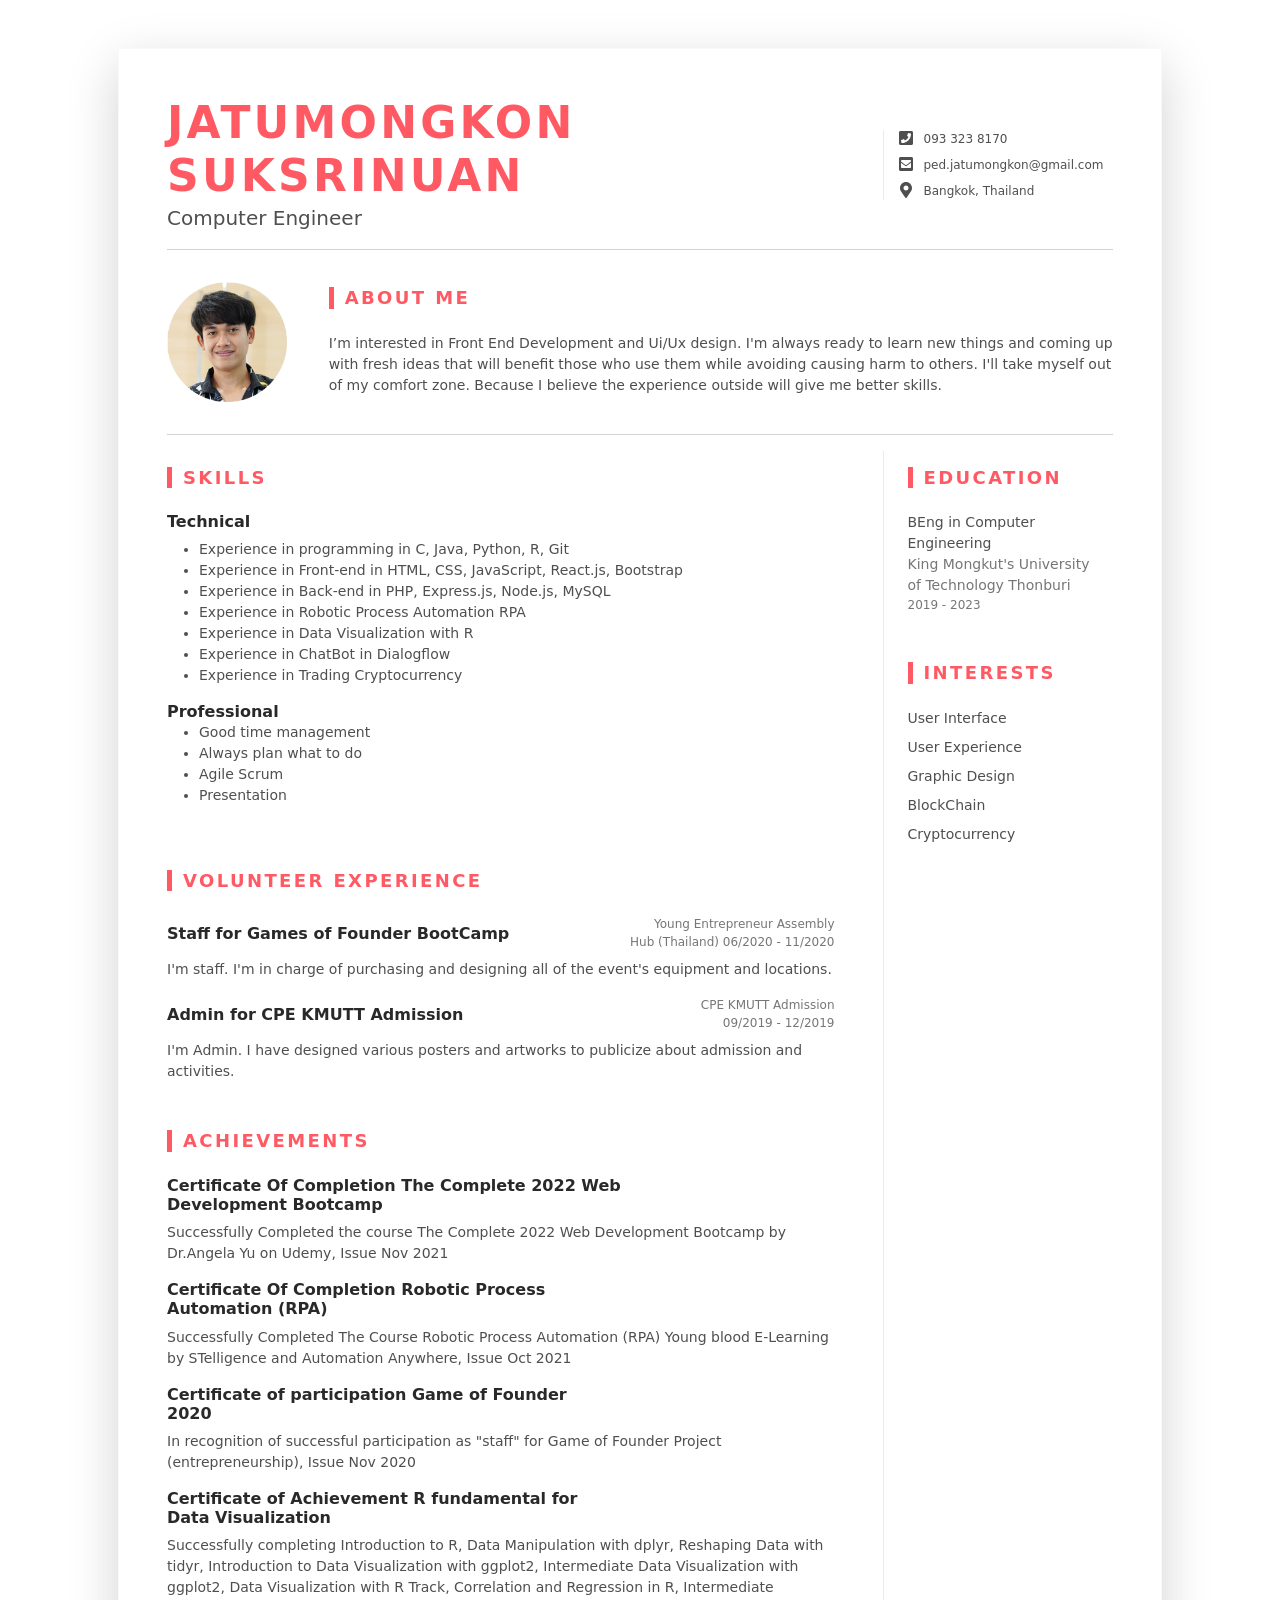
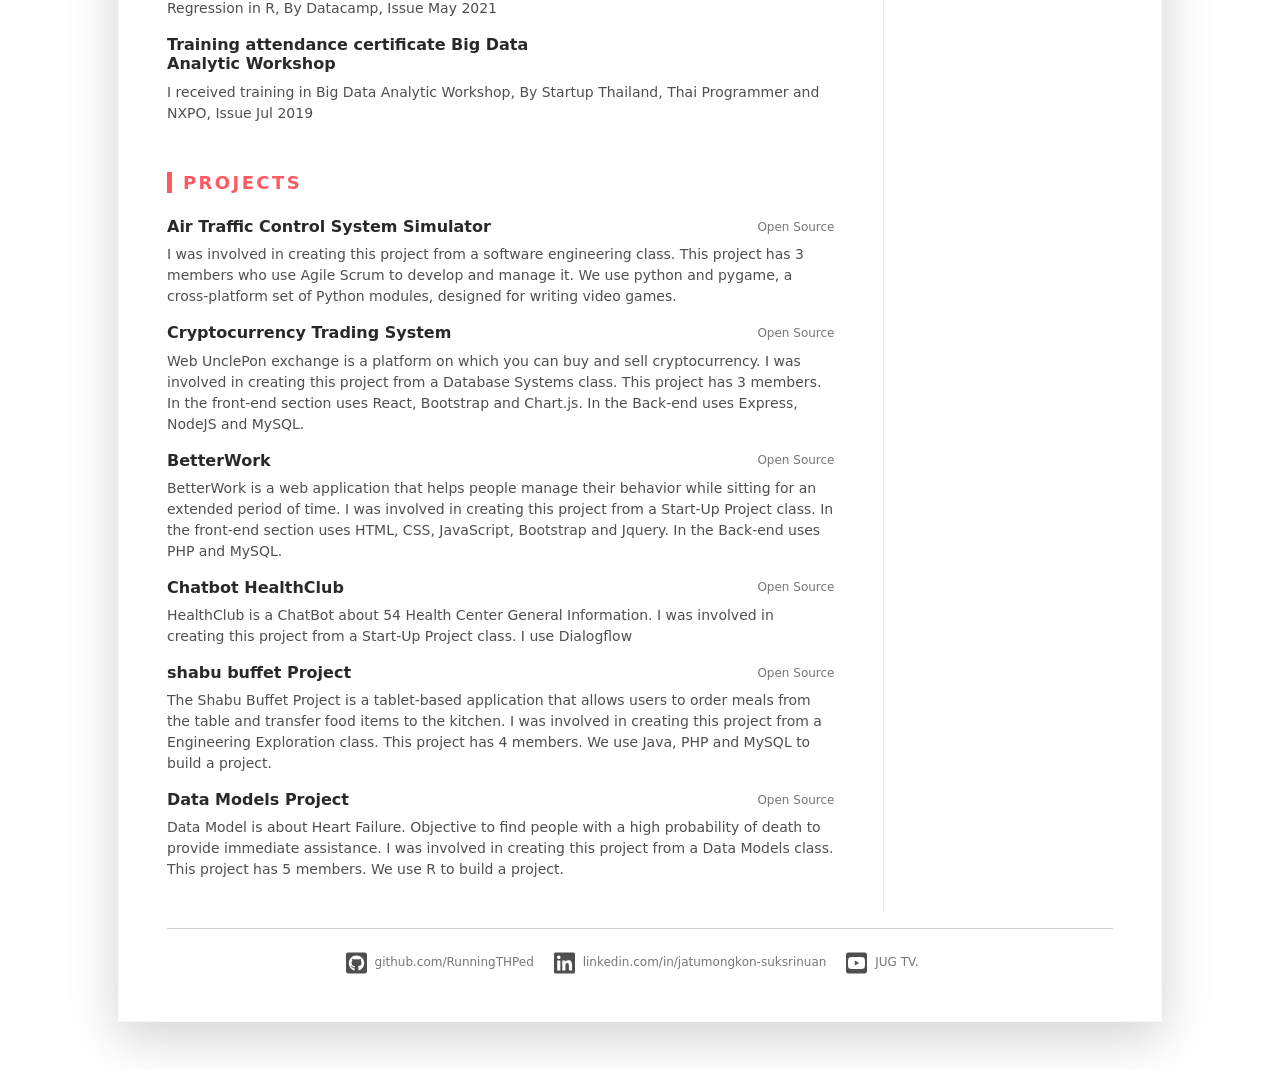
==== index.html @ 8ffa973c "add certificate web dev" ====
<!DOCTYPE html>
<html lang="en">

<head>
	<title>Resume - Jatumongkon Suksrinuan</title>

	<!-- Meta -->
	<meta charset="utf-8">
	<meta http-equiv="X-UA-Compatible" content="IE=edge">
	<meta name="viewport" content="width=device-width, initial-scale=1.0">
	<meta name="description" content="">
	<meta name="author" content="Xiaoying Riley at 3rd Wave Media">
	<link rel="shortcut icon" href="favicon.ico">

	<!-- Google Fonts -->
	<link href="https://fonts.googleapis.com/css?family=Roboto:300,400,500,700,900" rel="stylesheet">

	<!-- FontAwesome JS-->
	<script defer src="assets/fontawesome/js/all.min.js"></script>

	<!-- Theme CSS -->
	<link id="theme-style" rel="stylesheet" href="assets/css/devresume.css">

</head>

<body>

	<div class="main-wrapper">
		<div class="container px-3 px-lg-5">
			<article class="resume-wrapper mx-auto theme-bg-light p-5 mb-5 my-5 shadow-lg">

				<div class="resume-header">
					<div class="row align-items-center">
						<div class="resume-title col-12 col-md-8 col-lg-8 col-xl-9">
							<h2 class="resume-name mb-0 text-uppercase">Jatumongkon Suksrinuan</h2>
							<div class="resume-tagline mb-3 mb-md-0">Computer Engineer</div>
						</div>
						<!--//resume-title-->
						<div class="resume-contact col-12 col-md-4 col-lg-4 col-xl-3">
							<ul class="list-unstyled mb-0">
								<li class="mb-2"><i class="fas fa-phone-square fa-fw fa-lg me-2 "></i><a
										class="resume-link" href="tel:#">093 323 8170</a></li>
								<li class="mb-2"><i class="fas fa-envelope-square fa-fw fa-lg me-2"></i><a
										class="resume-link" href="mailto:#">ped.jatumongkon@gmail.com</a></li>
								<!-- <li class="mb-2"><i class="fas fa-globe fa-fw fa-lg me-2"></i><a class="resume-link"
										href="#">www.yourwebsite.com</a></li> -->
								<li class="mb-0"><i class="fas fa-map-marker-alt fa-fw fa-lg me-2"></i>Bangkok, Thailand</li>
							</ul>
						</div>
						<!--//resume-contact-->
					</div>
					<!--//row-->

				</div>
				<!--//resume-header-->
				<hr>
				<div class="resume-intro py-3">
					<div class="row align-items-center">
						<div class="col-12 col-md-3 col-xl-2 text-center">
							<img class="resume-profile-image mb-3 mb-md-0 me-md-5  ms-md-0 rounded mx-auto"
								src="assets/images/resume_profile_ped.png" alt="image">
						</div>

						<div class="col text-start">
							<h3 class="text-uppercase resume-section-heading mb-4">About Me</h3>
							<p class="mb-0">I’m interested in Front End Development and Ui/Ux design. 
								I'm always ready to learn new things and coming up with fresh ideas that will benefit those 
								who use them while avoiding causing harm to others. I'll take myself out of my comfort zone. 
								Because I believe the experience outside will give me better skills.
							</p>
						</div>
						<!--//col-->
					</div>
				</div>
				<!--//resume-intro-->
				<hr>
				<div class="resume-body">
					<div class="row">
						<div class="resume-main col-12 col-lg-8 col-xl-9   pe-0   pe-lg-5">
							<section class="work-section py-3">
								<h3 class="text-uppercase resume-section-heading mb-4">Skills</h3>
								<div class="item mb-3">
									<div class="item-heading row align-items-center mb-2">
										<h4 class="item-title col-12 col-md-6 col-lg-8 mb-2 mb-md-0">Technical</h4>
										<!-- <div
											class="item-meta col-12 col-md-6 col-lg-4 text-muted text-start text-md-end">
											2019 - 2023</div> -->

									</div>
									<div class="item-content">
										<!-- <p>Bachelor of Engineering Program in Computer Engineering (B.Eng.)</p> -->
										<ul class="resume-list">
											<li>Experience in programming in C, Java, Python, R, Git</li>
											<li>Experience in Front-end in HTML, CSS, JavaScript, React.js, Bootstrap</li>
											<li>Experience in Back-end in PHP, Express.js, Node.js, MySQL</li>
											<li>Experience in Robotic Process Automation RPA</li>
											<li>Experience in Data Visualization with R</li>
											<li>Experience in ChatBot in Dialogflow</li>
											<li>Experience in Trading Cryptocurrency</li>
										</ul>
									</div>
								</div>
								<!--//item-->
								<div class="item mb-3">
									<div class="item-heading row align-items-center mb-2">
										<h4 class="item-title col-12 col-md-6 col-lg-8 mb-2 mb-md-0">Professional</h4>
										<!-- <div
											class="item-meta col-12 col-md-6 col-lg-4 text-muted text-start text-md-end">
											Apple | 2016 - 2019</div>

									</div> -->
									<div class="item-content">
										<ul class="resume-list">
											<li>Good time management</li>
											<li>Always plan what to do</li>
											<li>Agile Scrum</li>
											<li>Presentation</li>
										</ul>
									</div>
								</div>
								<!--//item-->

							</section>
							<!--//work-section-->

							<section class="work-section py-3">
								<h3 class="text-uppercase resume-section-heading mb-4">VOLUNTEER EXPERIENCE</h3>
								<div class="item mb-3">
									<div class="item-heading row align-items-center mb-2">
										<h4 class="item-title col-12 col-md-6 col-lg-8 mb-2 mb-md-0">Staff for Games of Founder BootCamp</h4>
										<div
											class="item-meta col-12 col-md-6 col-lg-4 text-muted text-start text-md-end">
											Young Entrepreneur Assembly Hub (Thailand) 06/2020 - 11/2020</div>

									</div>
									<div class="item-content">
										<p>I'm staff. I'm in charge of purchasing and designing all of the event's equipment and locations.</p>
									</div>
								</div>
								<!--//item-->
								<div class="item mb-3">
									<div class="item-heading row align-items-center mb-2">
										<h4 class="item-title col-12 col-md-6 col-lg-8 mb-2 mb-md-0">Admin for CPE KMUTT Admission</h4>
										<div
											class="item-meta col-12 col-md-6 col-lg-4 text-muted text-start text-md-end">
											CPE KMUTT Admission <br> 09/2019 - 12/2019</div>

									</div>
									<div class="item-content">
										<p>I'm Admin. I have designed various posters and artworks to publicize about admission and activities.</p>
									</div>
								</div>
								<!--//item-->

							</section>
							<!--//work-section-->


							<section class="project-section py-3">
								<h3 class="text-uppercase resume-section-heading mb-4">ACHIEVEMENTS</h3>
								<div class="item mb-3">
									<div class="item-heading row align-items-center mb-2">
										<h4 class="item-title col-12 col-md-6 col-lg-10 mb-2 mb-md-0">Certificate Of Completion The Complete 2022 Web Development Bootcamp</h4>
										<!-- <div
											class="item-meta col-12 col-md-6 col-lg-4 text-muted text-start text-md-end">
											Open Source</div> -->

									</div>
									<div class="item-content">
										<p>Successfully Completed the course The Complete 2022 Web Development Bootcamp by Dr.Angela Yu on Udemy, Issue Nov 2021</p>
									</div>
								</div>
								<!--//item-->
								<div class="item mb-3">
									<div class="item-heading row align-items-center mb-2">
										<h4 class="item-title col-12 col-md-6 col-lg-8 mb-2 mb-md-0">Certificate Of Completion Robotic Process Automation (RPA)</h4>
										<!-- <div
											class="item-meta col-12 col-md-6 col-lg-4 text-muted text-start text-md-end">
											Open Source</div> -->

									</div>
									<div class="item-content">
										<p>Successfully Completed The Course Robotic Process Automation (RPA) Young blood E-Learning by STelligence and Automation Anywhere, Issue Oct 2021</p>
									</div>
								</div>
								<!--//item-->
								<div class="item">
									<div class="item-heading row align-items-center mb-2">
										<h4 class="item-title col-12 col-md-6 col-lg-8 mb-2 mb-md-0">Certificate of participation Game of Founder 2020</h4>
										<!-- <div
											class="item-meta col-12 col-md-6 col-lg-4 text-muted text-start text-md-end">
											Open Source</div> -->

									</div>
									<div class="item-content">
										<p>In recognition of successful participation as "staff" for Game of Founder Project (entrepreneurship), Issue Nov 2020</p>

									</div>
								</div>
								<!--//item-->
								<div class="item">
									<div class="item-heading row align-items-center mb-2">
										<h4 class="item-title col-12 col-md-6 col-lg-8 mb-2 mb-md-0">Certificate of Achievement R fundamental for Data Visualization
										</h4>
										<!-- <div
											class="item-meta col-12 col-md-6 col-lg-4 text-muted text-start text-md-end">
											Open Source</div> -->

									</div>
									<div class="item-content">
										<p>Successfully completing Introduction to R, Data Manipulation with dplyr, Reshaping Data with tidyr, Introduction to Data Visualization with ggplot2,
											Intermediate Data Visualization with ggplot2, Data Visualization with R Track, Correlation and Regression in R,
											Intermediate Regression in R, By Datacamp, Issue May 2021
										</p>

									</div>
								</div>
								<!--//item-->
								<div class="item">
									<div class="item-heading row align-items-center mb-2">
										<h4 class="item-title col-12 col-md-6 col-lg-8 mb-2 mb-md-0">Training attendance certificate Big Data Analytic Workshop
										</h4>
									</div>
									<div class="item-content">
										<p>I received training in Big Data Analytic Workshop, By Startup Thailand, Thai Programmer and NXPO, Issue Jul 2019</p>
									</div>
								</div>
								<!--//item-->
							</section>
							<!--//project-section-->

							<section class="project-section py-3">
								<h3 class="text-uppercase resume-section-heading mb-4">Projects</h3>
								<div class="item">
									<div class="item-heading row align-items-center mb-2">
										<h4 class="item-title col-12 col-md-6 col-lg-8 mb-2 mb-md-0">Air Traffic Control System Simulator
										</h4>
										<div
											class="item-meta col-12 col-md-6 col-lg-4 text-muted text-start text-md-end theme-link">
											<a href="https://github.com/Thanapat-Mah/Air-Traffic-Control-System-Simulator">Open Source</a>
										</div>
									</div>
									<div class="item-content">
										<p>I was involved in creating this project from a software engineering class. 
										This project has 3 members who use Agile Scrum to develop and manage it.
										We use python and pygame, a cross-platform set of Python modules, designed for writing video games.</p>

									</div>
								</div>
								<!--//item-->
								<div class="item">
									<div class="item-heading row align-items-center mb-2">
										<h4 class="item-title col-12 col-md-6 col-lg-8 mb-2 mb-md-0">Cryptocurrency Trading System
										</h4>
										<div
											class="item-meta col-12 col-md-6 col-lg-4 text-muted text-start text-md-end theme-link">
											<a href="https://github.com/RunningTHPed/Database-Project">Open Source</a>
										</div>

									</div>
									<div class="item-content">
										<p>Web UnclePon exchange is a platform on which you can buy and sell cryptocurrency. I was involved in creating this project from a Database Systems class. 
											This project has 3 members. In the front-end section uses React, Bootstrap and Chart.js. In the Back-end uses Express, NodeJS and MySQL.
										</p>

									</div>
								</div>
								<!--//item-->
								<div class="item">
									<div class="item-heading row align-items-center mb-2">
										<h4 class="item-title col-12 col-md-6 col-lg-8 mb-2 mb-md-0">BetterWork
										</h4>
										<div
											class="item-meta col-12 col-md-6 col-lg-4 text-muted text-start text-md-end theme-link">
											<a href="https://bwdemo.000webhostapp.com/">Open Source</a>
										</div>

									</div>
									<div class="item-content">
										<p>BetterWork is a web application that helps people manage their behavior while sitting for an extended period of time. 
											I was involved in creating this project from a Start-Up Project class. In the front-end section uses HTML, CSS, JavaScript, Bootstrap and Jquery. 
											In the Back-end uses PHP and MySQL.</p>
									</div>
								</div>
								<!--//item-->
								<div class="item mb-3">
									<div class="item-heading row align-items-center mb-2">
										<h4 class="item-title col-12 col-md-6 col-lg-8 mb-2 mb-md-0">Chatbot HealthClub</h4>
										<div
											class="item-meta col-12 col-md-6 col-lg-4 text-muted text-start text-md-end theme-link">
											<a href="https://line.me/R/ti/p/%40071ummsk">Open Source</a>
										</div>

									</div>
									<div class="item-content">
										<p>HealthClub is a ChatBot about 54 Health Center General Information. I was involved in creating this project from a Start-Up Project class. I use Dialogflow</p>
									</div>
								</div>
								<!--//item-->
								<div class="item">
									<div class="item-heading row align-items-center mb-2">
										<h4 class="item-title col-12 col-md-6 col-lg-8 mb-2 mb-md-0">shabu buffet Project</h4>
										<div
											class="item-meta col-12 col-md-6 col-lg-4 text-muted text-start text-md-end theme-link">
											<a href="https://github.com/RunningTHPed/Shabu-Home">Open Source</a>
										</div>

									</div>
									<div class="item-content">
										<p>The Shabu Buffet Project is a tablet-based application that allows users to order meals from the table and transfer food items to the kitchen. 
											I was involved in creating this project from a Engineering Exploration class. This project has 4 members. We use Java, PHP and MySQL to build a project.</p>
									</div>
								</div>
								<!--//item-->
								<div class="item">
									<div class="item-heading row align-items-center mb-2">
										<h4 class="item-title col-12 col-md-6 col-lg-8 mb-2 mb-md-0">Data Models Project
										</h4>
										<div
											class="item-meta col-12 col-md-6 col-lg-4 text-muted text-start text-md-end theme-link">
											<a href="https://www.youtube.com/watch?v=zCNRQLWYW38">Open Source</a>
										</div>

									</div>
									<div class="item-content">
										<p>Data Model is about Heart Failure. Objective to find people with a high probability of death to provide immediate assistance. 
											I was involved in creating this project from a Data Models class. This project has 5 members. We use R to build a project.</p>
									</div>
								</div>
								<!--//item-->
								<!-- <div class="item">
									<div class="item-heading row align-items-center mb-2">
										<h4 class="item-title col-12 col-md-6 col-lg-8 mb-2 mb-md-0">Snake Game Project By Verilog
										</h4>
										<div
											class="item-meta col-12 col-md-6 col-lg-4 text-muted text-start text-md-end theme-link">
											<a href="">Open Source</a>
										</div>

									</div>
									<div class="item-content">
										<p>ตอนปี2</p>

									</div>
								</div> -->
								<!--//item-->
								
							</section>
							<!--//project-section-->
						</div>
						<!--//resume-main-->
						<aside class="resume-aside col-12 col-lg-4 col-xl-3 px-lg-4 pb-lg-4">
							<section class="education-section py-3">
								<h3 class="text-uppercase resume-section-heading mb-4">Education</h3>
								<ul class="list-unstyled resume-education-list">
									<li class="mb-3">
										<div class="resume-degree font-weight-bold">BEng in Computer Engineering</div>
										<div class="resume-degree-org text-muted">King Mongkut's University of Technology Thonburi</div>
										<div class="resume-degree-time text-muted">2019 - 2023</div>
									</li>
								</ul>
							</section>
							<!--//education-section-->
							<section class="skills-section py-3">
								<h3 class="text-uppercase resume-section-heading mb-4">Interests</h3>
								<ul class="list-unstyled resume-interests-list mb-0">
									<li class="mb-2">User Interface</li>
									<li class="mb-2">User Experience</li>
									<li class="mb-2">Graphic Design</li>
									<li class="mb-2">BlockChain</li>
									<li>Cryptocurrency</li>
								</ul>
							</section>
							<!--//certificates-section-->

						</aside>
						<!--//resume-aside-->
					</div>
					<!--//row-->
				</div>
				<!--//resume-body-->
				<hr>
				<div class="resume-footer text-center">
					<ul class="resume-social-list list-inline mx-auto mb-0 d-inline-block text-muted">
						<li class="list-inline-item mb-lg-0 me-3"><a class="resume-link" href="https://github.com/RunningTHPed"><i
									class="fab fa-github-square fa-2x me-2" data-fa-transform="down-4"></i><span
									class="d-none d-lg-inline-block text-muted">github.com/RunningTHPed</span></a></li>
						<li class="list-inline-item mb-lg-0 me-3"><a class="resume-link" href="https://www.linkedin.com/in/jatumongkon-suksrinuan-004980158/"><i
									class="fab fa-linkedin fa-2x me-2" data-fa-transform="down-4"></i><span
									class="d-none d-lg-inline-block text-muted">linkedin.com/in/jatumongkon-suksrinuan</span></a></li>
						<li class="list-inline-item mb-lg-0 me-lg-3"><a class="resume-link" href="https://www.youtube.com/channel/UCRpMKXjoe5q6SMHFIeivbWA"><i
									class="fab fa-youtube-square fa-2x me-2" data-fa-transform="down-4"></i><span
									class="d-none d-lg-inline-block text-muted">JUG TV.</span></a></li>
					</ul>
				</div>
				<!--//resume-footer-->
			</article>

		</div>
		<!--//container-->


	</div>
	<!--//main-wrapper-->


</body>

</html>
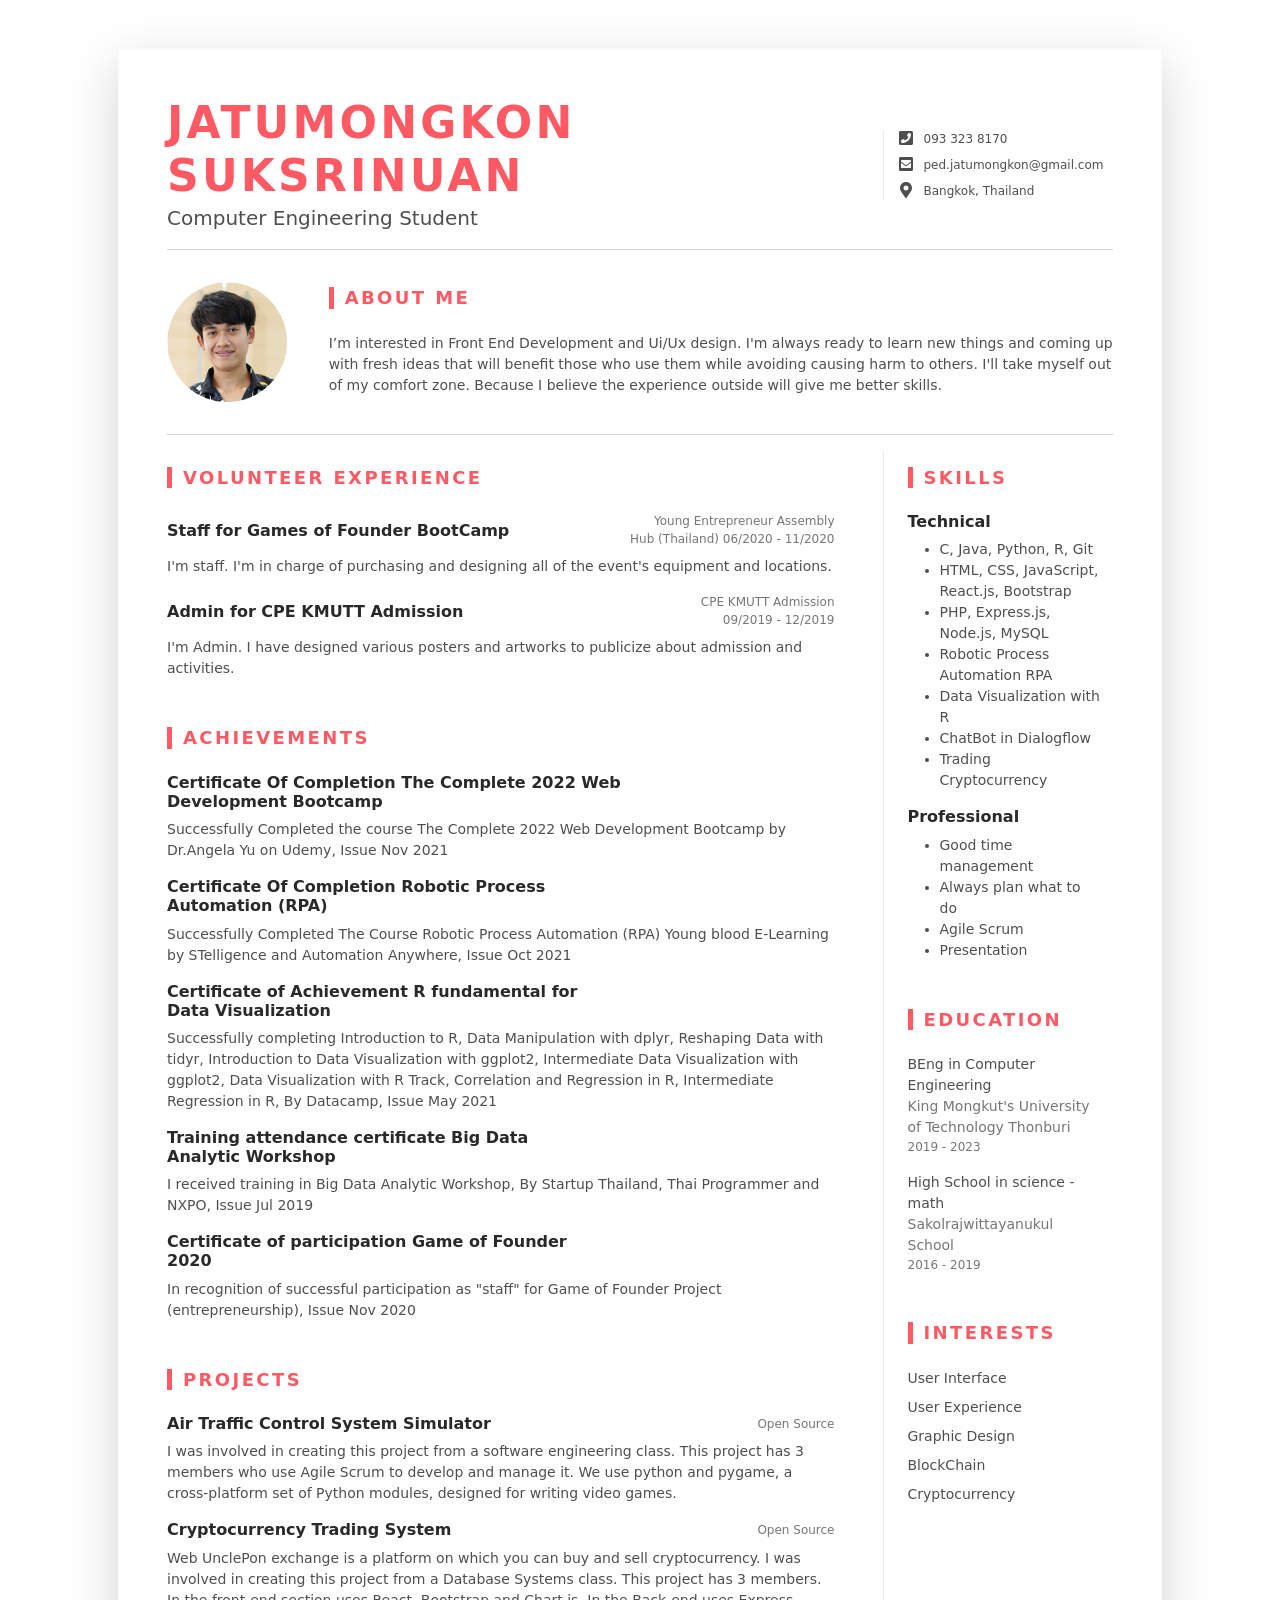
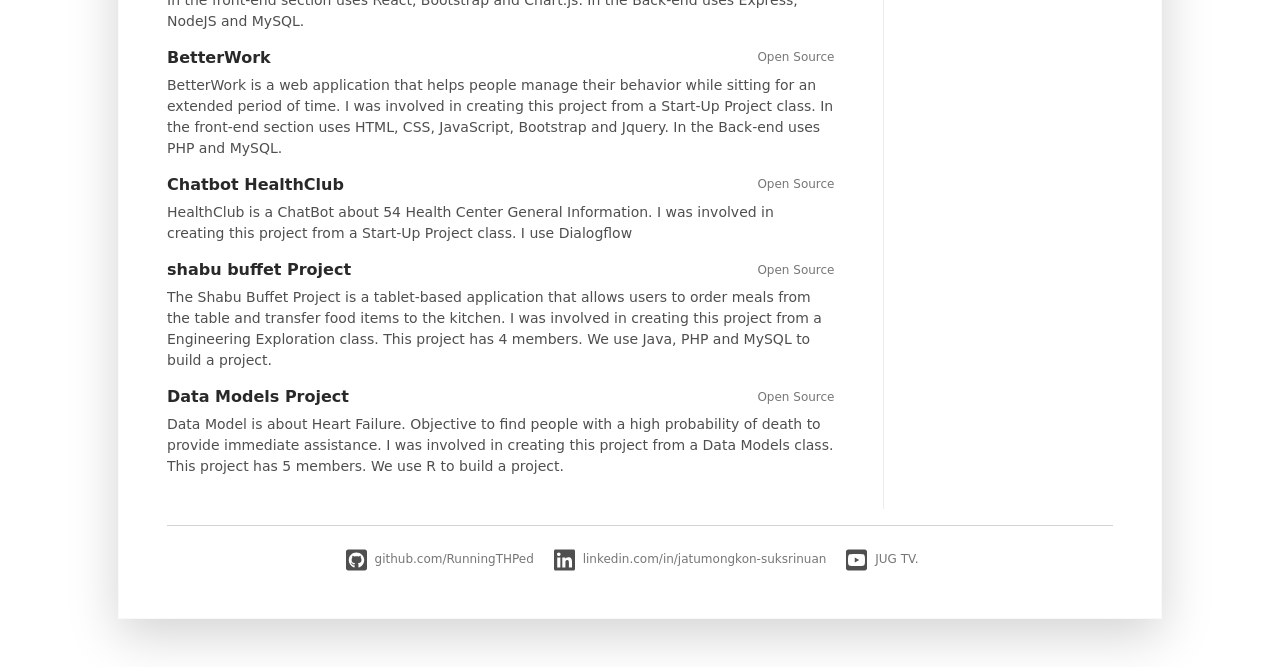
==== commit 15aa7f1e: "add education and edit skills position" ====
--- a/index.html
+++ b/index.html
@@ -33,7 +33,7 @@
 					<div class="row align-items-center">
 						<div class="resume-title col-12 col-md-8 col-lg-8 col-xl-9">
 							<h2 class="resume-name mb-0 text-uppercase">Jatumongkon Suksrinuan</h2>
-							<div class="resume-tagline mb-3 mb-md-0">Computer Engineer</div>
+							<div class="resume-tagline mb-3 mb-md-0">Computer Engineering Student</div>
 						</div>
 						<!--//resume-title-->
 						<div class="resume-contact col-12 col-md-4 col-lg-4 col-xl-3">
@@ -77,26 +77,250 @@
 				<div class="resume-body">
 					<div class="row">
 						<div class="resume-main col-12 col-lg-8 col-xl-9   pe-0   pe-lg-5">
+							
+
+							<section class="work-section py-3">
+								<h3 class="text-uppercase resume-section-heading mb-4">VOLUNTEER EXPERIENCE</h3>
+								<div class="item mb-3">
+									<div class="item-heading row align-items-center mb-2">
+										<h4 class="item-title col-12 col-md-6 col-lg-8 mb-2 mb-md-0">Staff for Games of Founder BootCamp</h4>
+										<div
+											class="item-meta col-12 col-md-6 col-lg-4 text-muted text-start text-md-end">
+											Young Entrepreneur Assembly Hub (Thailand) 06/2020 - 11/2020</div>
+
+									</div>
+									<div class="item-content">
+										<p>I'm staff. I'm in charge of purchasing and designing all of the event's equipment and locations.</p>
+									</div>
+								</div>
+								<!--//item-->
+								<div class="item mb-3">
+									<div class="item-heading row align-items-center mb-2">
+										<h4 class="item-title col-12 col-md-6 col-lg-8 mb-2 mb-md-0">Admin for CPE KMUTT Admission</h4>
+										<div
+											class="item-meta col-12 col-md-6 col-lg-4 text-muted text-start text-md-end">
+											CPE KMUTT Admission <br> 09/2019 - 12/2019</div>
+
+									</div>
+									<div class="item-content">
+										<p>I'm Admin. I have designed various posters and artworks to publicize about admission and activities.</p>
+									</div>
+								</div>
+								<!--//item-->
+
+							</section>
+							<!--//work-section-->
+
+
+							<section class="project-section py-3">
+								<h3 class="text-uppercase resume-section-heading mb-4">ACHIEVEMENTS</h3>
+								<div class="item mb-3">
+									<div class="item-heading row align-items-center mb-2">
+										<h4 class="item-title col-12 col-md-6 col-lg-10 mb-2 mb-md-0">Certificate Of Completion The Complete 2022 Web Development Bootcamp</h4>
+										<!-- <div
+											class="item-meta col-12 col-md-6 col-lg-4 text-muted text-start text-md-end">
+											Open Source</div> -->
+
+									</div>
+									<div class="item-content">
+										<p>Successfully Completed the course The Complete 2022 Web Development Bootcamp by Dr.Angela Yu on Udemy, Issue Nov 2021</p>
+									</div>
+								</div>
+								<!--//item-->
+								<div class="item mb-3">
+									<div class="item-heading row align-items-center mb-2">
+										<h4 class="item-title col-12 col-md-6 col-lg-8 mb-2 mb-md-0">Certificate Of Completion Robotic Process Automation (RPA)</h4>
+										<!-- <div
+											class="item-meta col-12 col-md-6 col-lg-4 text-muted text-start text-md-end">
+											Open Source</div> -->
+
+									</div>
+									<div class="item-content">
+										<p>Successfully Completed The Course Robotic Process Automation (RPA) Young blood E-Learning by STelligence and Automation Anywhere, Issue Oct 2021</p>
+									</div>
+								</div>
+								<!--//item-->
+								<div class="item">
+									<div class="item-heading row align-items-center mb-2">
+										<h4 class="item-title col-12 col-md-6 col-lg-8 mb-2 mb-md-0">Certificate of Achievement R fundamental for Data Visualization
+										</h4>
+										<!-- <div
+											class="item-meta col-12 col-md-6 col-lg-4 text-muted text-start text-md-end">
+											Open Source</div> -->
+
+									</div>
+									<div class="item-content">
+										<p>Successfully completing Introduction to R, Data Manipulation with dplyr, Reshaping Data with tidyr, Introduction to Data Visualization with ggplot2,
+											Intermediate Data Visualization with ggplot2, Data Visualization with R Track, Correlation and Regression in R,
+											Intermediate Regression in R, By Datacamp, Issue May 2021
+										</p>
+
+									</div>
+								</div>
+								<!--//item-->
+								<div class="item">
+									<div class="item-heading row align-items-center mb-2">
+										<h4 class="item-title col-12 col-md-6 col-lg-8 mb-2 mb-md-0">Training attendance certificate Big Data Analytic Workshop
+										</h4>
+									</div>
+									<div class="item-content">
+										<p>I received training in Big Data Analytic Workshop, By Startup Thailand, Thai Programmer and NXPO, Issue Jul 2019</p>
+									</div>
+								</div>
+								<!--//item-->
+								<div class="item">
+									<div class="item-heading row align-items-center mb-2">
+										<h4 class="item-title col-12 col-md-6 col-lg-8 mb-2 mb-md-0">Certificate of participation Game of Founder 2020</h4>
+										<!-- <div
+											class="item-meta col-12 col-md-6 col-lg-4 text-muted text-start text-md-end">
+											Open Source</div> -->
+
+									</div>
+									<div class="item-content">
+										<p>In recognition of successful participation as "staff" for Game of Founder Project (entrepreneurship), Issue Nov 2020</p>
+
+									</div>
+								</div>
+								<!--//item-->
+							</section>
+							<!--//project-section-->
+
+							<section class="project-section py-3">
+								<h3 class="text-uppercase resume-section-heading mb-4">Projects</h3>
+								<div class="item">
+									<div class="item-heading row align-items-center mb-2">
+										<h4 class="item-title col-12 col-md-6 col-lg-8 mb-2 mb-md-0">Air Traffic Control System Simulator
+										</h4>
+										<div
+											class="item-meta col-12 col-md-6 col-lg-4 text-muted text-start text-md-end theme-link">
+											<a href="https://github.com/Thanapat-Mah/Air-Traffic-Control-System-Simulator">Open Source</a>
+										</div>
+									</div>
+									<div class="item-content">
+										<p>I was involved in creating this project from a software engineering class. 
+										This project has 3 members who use Agile Scrum to develop and manage it.
+										We use python and pygame, a cross-platform set of Python modules, designed for writing video games.</p>
+
+									</div>
+								</div>
+								<!--//item-->
+								<div class="item">
+									<div class="item-heading row align-items-center mb-2">
+										<h4 class="item-title col-12 col-md-6 col-lg-8 mb-2 mb-md-0">Cryptocurrency Trading System
+										</h4>
+										<div
+											class="item-meta col-12 col-md-6 col-lg-4 text-muted text-start text-md-end theme-link">
+											<a href="https://github.com/RunningTHPed/Database-Project">Open Source</a>
+										</div>
+
+									</div>
+									<div class="item-content">
+										<p>Web UnclePon exchange is a platform on which you can buy and sell cryptocurrency. I was involved in creating this project from a Database Systems class. 
+											This project has 3 members. In the front-end section uses React, Bootstrap and Chart.js. In the Back-end uses Express, NodeJS and MySQL.
+										</p>
+
+									</div>
+								</div>
+								<!--//item-->
+								<div class="item">
+									<div class="item-heading row align-items-center mb-2">
+										<h4 class="item-title col-12 col-md-6 col-lg-8 mb-2 mb-md-0">BetterWork
+										</h4>
+										<div
+											class="item-meta col-12 col-md-6 col-lg-4 text-muted text-start text-md-end theme-link">
+											<a href="https://bwdemo.000webhostapp.com/">Open Source</a>
+										</div>
+
+									</div>
+									<div class="item-content">
+										<p>BetterWork is a web application that helps people manage their behavior while sitting for an extended period of time. 
+											I was involved in creating this project from a Start-Up Project class. In the front-end section uses HTML, CSS, JavaScript, Bootstrap and Jquery. 
+											In the Back-end uses PHP and MySQL.</p>
+									</div>
+								</div>
+								<!--//item-->
+								<div class="item mb-3">
+									<div class="item-heading row align-items-center mb-2">
+										<h4 class="item-title col-12 col-md-6 col-lg-8 mb-2 mb-md-0">Chatbot HealthClub</h4>
+										<div
+											class="item-meta col-12 col-md-6 col-lg-4 text-muted text-start text-md-end theme-link">
+											<a href="https://line.me/R/ti/p/%40071ummsk">Open Source</a>
+										</div>
+
+									</div>
+									<div class="item-content">
+										<p>HealthClub is a ChatBot about 54 Health Center General Information. I was involved in creating this project from a Start-Up Project class. I use Dialogflow</p>
+									</div>
+								</div>
+								<!--//item-->
+								<div class="item">
+									<div class="item-heading row align-items-center mb-2">
+										<h4 class="item-title col-12 col-md-6 col-lg-8 mb-2 mb-md-0">shabu buffet Project</h4>
+										<div
+											class="item-meta col-12 col-md-6 col-lg-4 text-muted text-start text-md-end theme-link">
+											<a href="https://github.com/RunningTHPed/Shabu-Home">Open Source</a>
+										</div>
+
+									</div>
+									<div class="item-content">
+										<p>The Shabu Buffet Project is a tablet-based application that allows users to order meals from the table and transfer food items to the kitchen. 
+											I was involved in creating this project from a Engineering Exploration class. This project has 4 members. We use Java, PHP and MySQL to build a project.</p>
+									</div>
+								</div>
+								<!--//item-->
+								<div class="item">
+									<div class="item-heading row align-items-center mb-2">
+										<h4 class="item-title col-12 col-md-6 col-lg-8 mb-2 mb-md-0">Data Models Project
+										</h4>
+										<div
+											class="item-meta col-12 col-md-6 col-lg-4 text-muted text-start text-md-end theme-link">
+											<a href="https://www.youtube.com/watch?v=zCNRQLWYW38">Open Source</a>
+										</div>
+
+									</div>
+									<div class="item-content">
+										<p>Data Model is about Heart Failure. Objective to find people with a high probability of death to provide immediate assistance. 
+											I was involved in creating this project from a Data Models class. This project has 5 members. We use R to build a project.</p>
+									</div>
+								</div>
+								<!--//item-->
+								<!-- <div class="item">
+									<div class="item-heading row align-items-center mb-2">
+										<h4 class="item-title col-12 col-md-6 col-lg-8 mb-2 mb-md-0">Snake Game Project By Verilog
+										</h4>
+										<div
+											class="item-meta col-12 col-md-6 col-lg-4 text-muted text-start text-md-end theme-link">
+											<a href="">Open Source</a>
+										</div>
+
+									</div>
+									<div class="item-content">
+										<p>ตอนปี2</p>
+
+									</div>
+								</div> -->
+								<!--//item-->
+								
+							</section>
+							<!--//project-section-->
+						</div>
+						<!--//resume-main-->
+						<aside class="resume-aside col-12 col-lg-4 col-xl-3 px-lg-4 pb-lg-4">
 							<section class="work-section py-3">
 								<h3 class="text-uppercase resume-section-heading mb-4">Skills</h3>
 								<div class="item mb-3">
 									<div class="item-heading row align-items-center mb-2">
 										<h4 class="item-title col-12 col-md-6 col-lg-8 mb-2 mb-md-0">Technical</h4>
-										<!-- <div
-											class="item-meta col-12 col-md-6 col-lg-4 text-muted text-start text-md-end">
-											2019 - 2023</div> -->
-
-									</div>
-									<div class="item-content">
-										<!-- <p>Bachelor of Engineering Program in Computer Engineering (B.Eng.)</p> -->
+									</div>
+									<div class="item-content">
 										<ul class="resume-list">
-											<li>Experience in programming in C, Java, Python, R, Git</li>
-											<li>Experience in Front-end in HTML, CSS, JavaScript, React.js, Bootstrap</li>
-											<li>Experience in Back-end in PHP, Express.js, Node.js, MySQL</li>
-											<li>Experience in Robotic Process Automation RPA</li>
-											<li>Experience in Data Visualization with R</li>
-											<li>Experience in ChatBot in Dialogflow</li>
-											<li>Experience in Trading Cryptocurrency</li>
+											<li>C, Java, Python, R, Git</li>
+											<li>HTML, CSS, JavaScript, React.js, Bootstrap</li>
+											<li>PHP, Express.js, Node.js, MySQL</li>
+											<li>Robotic Process Automation RPA</li>
+											<li>Data Visualization with R</li>
+											<li>ChatBot in Dialogflow</li>
+											<li>Trading Cryptocurrency</li>
 										</ul>
 									</div>
 								</div>
@@ -104,11 +328,7 @@
 								<div class="item mb-3">
 									<div class="item-heading row align-items-center mb-2">
 										<h4 class="item-title col-12 col-md-6 col-lg-8 mb-2 mb-md-0">Professional</h4>
-										<!-- <div
-											class="item-meta col-12 col-md-6 col-lg-4 text-muted text-start text-md-end">
-											Apple | 2016 - 2019</div>
-
-									</div> -->
+									</div>
 									<div class="item-content">
 										<ul class="resume-list">
 											<li>Good time management</li>
@@ -122,234 +342,6 @@
 
 							</section>
 							<!--//work-section-->
-
-							<section class="work-section py-3">
-								<h3 class="text-uppercase resume-section-heading mb-4">VOLUNTEER EXPERIENCE</h3>
-								<div class="item mb-3">
-									<div class="item-heading row align-items-center mb-2">
-										<h4 class="item-title col-12 col-md-6 col-lg-8 mb-2 mb-md-0">Staff for Games of Founder BootCamp</h4>
-										<div
-											class="item-meta col-12 col-md-6 col-lg-4 text-muted text-start text-md-end">
-											Young Entrepreneur Assembly Hub (Thailand) 06/2020 - 11/2020</div>
-
-									</div>
-									<div class="item-content">
-										<p>I'm staff. I'm in charge of purchasing and designing all of the event's equipment and locations.</p>
-									</div>
-								</div>
-								<!--//item-->
-								<div class="item mb-3">
-									<div class="item-heading row align-items-center mb-2">
-										<h4 class="item-title col-12 col-md-6 col-lg-8 mb-2 mb-md-0">Admin for CPE KMUTT Admission</h4>
-										<div
-											class="item-meta col-12 col-md-6 col-lg-4 text-muted text-start text-md-end">
-											CPE KMUTT Admission <br> 09/2019 - 12/2019</div>
-
-									</div>
-									<div class="item-content">
-										<p>I'm Admin. I have designed various posters and artworks to publicize about admission and activities.</p>
-									</div>
-								</div>
-								<!--//item-->
-
-							</section>
-							<!--//work-section-->
-
-
-							<section class="project-section py-3">
-								<h3 class="text-uppercase resume-section-heading mb-4">ACHIEVEMENTS</h3>
-								<div class="item mb-3">
-									<div class="item-heading row align-items-center mb-2">
-										<h4 class="item-title col-12 col-md-6 col-lg-10 mb-2 mb-md-0">Certificate Of Completion The Complete 2022 Web Development Bootcamp</h4>
-										<!-- <div
-											class="item-meta col-12 col-md-6 col-lg-4 text-muted text-start text-md-end">
-											Open Source</div> -->
-
-									</div>
-									<div class="item-content">
-										<p>Successfully Completed the course The Complete 2022 Web Development Bootcamp by Dr.Angela Yu on Udemy, Issue Nov 2021</p>
-									</div>
-								</div>
-								<!--//item-->
-								<div class="item mb-3">
-									<div class="item-heading row align-items-center mb-2">
-										<h4 class="item-title col-12 col-md-6 col-lg-8 mb-2 mb-md-0">Certificate Of Completion Robotic Process Automation (RPA)</h4>
-										<!-- <div
-											class="item-meta col-12 col-md-6 col-lg-4 text-muted text-start text-md-end">
-											Open Source</div> -->
-
-									</div>
-									<div class="item-content">
-										<p>Successfully Completed The Course Robotic Process Automation (RPA) Young blood E-Learning by STelligence and Automation Anywhere, Issue Oct 2021</p>
-									</div>
-								</div>
-								<!--//item-->
-								<div class="item">
-									<div class="item-heading row align-items-center mb-2">
-										<h4 class="item-title col-12 col-md-6 col-lg-8 mb-2 mb-md-0">Certificate of participation Game of Founder 2020</h4>
-										<!-- <div
-											class="item-meta col-12 col-md-6 col-lg-4 text-muted text-start text-md-end">
-											Open Source</div> -->
-
-									</div>
-									<div class="item-content">
-										<p>In recognition of successful participation as "staff" for Game of Founder Project (entrepreneurship), Issue Nov 2020</p>
-
-									</div>
-								</div>
-								<!--//item-->
-								<div class="item">
-									<div class="item-heading row align-items-center mb-2">
-										<h4 class="item-title col-12 col-md-6 col-lg-8 mb-2 mb-md-0">Certificate of Achievement R fundamental for Data Visualization
-										</h4>
-										<!-- <div
-											class="item-meta col-12 col-md-6 col-lg-4 text-muted text-start text-md-end">
-											Open Source</div> -->
-
-									</div>
-									<div class="item-content">
-										<p>Successfully completing Introduction to R, Data Manipulation with dplyr, Reshaping Data with tidyr, Introduction to Data Visualization with ggplot2,
-											Intermediate Data Visualization with ggplot2, Data Visualization with R Track, Correlation and Regression in R,
-											Intermediate Regression in R, By Datacamp, Issue May 2021
-										</p>
-
-									</div>
-								</div>
-								<!--//item-->
-								<div class="item">
-									<div class="item-heading row align-items-center mb-2">
-										<h4 class="item-title col-12 col-md-6 col-lg-8 mb-2 mb-md-0">Training attendance certificate Big Data Analytic Workshop
-										</h4>
-									</div>
-									<div class="item-content">
-										<p>I received training in Big Data Analytic Workshop, By Startup Thailand, Thai Programmer and NXPO, Issue Jul 2019</p>
-									</div>
-								</div>
-								<!--//item-->
-							</section>
-							<!--//project-section-->
-
-							<section class="project-section py-3">
-								<h3 class="text-uppercase resume-section-heading mb-4">Projects</h3>
-								<div class="item">
-									<div class="item-heading row align-items-center mb-2">
-										<h4 class="item-title col-12 col-md-6 col-lg-8 mb-2 mb-md-0">Air Traffic Control System Simulator
-										</h4>
-										<div
-											class="item-meta col-12 col-md-6 col-lg-4 text-muted text-start text-md-end theme-link">
-											<a href="https://github.com/Thanapat-Mah/Air-Traffic-Control-System-Simulator">Open Source</a>
-										</div>
-									</div>
-									<div class="item-content">
-										<p>I was involved in creating this project from a software engineering class. 
-										This project has 3 members who use Agile Scrum to develop and manage it.
-										We use python and pygame, a cross-platform set of Python modules, designed for writing video games.</p>
-
-									</div>
-								</div>
-								<!--//item-->
-								<div class="item">
-									<div class="item-heading row align-items-center mb-2">
-										<h4 class="item-title col-12 col-md-6 col-lg-8 mb-2 mb-md-0">Cryptocurrency Trading System
-										</h4>
-										<div
-											class="item-meta col-12 col-md-6 col-lg-4 text-muted text-start text-md-end theme-link">
-											<a href="https://github.com/RunningTHPed/Database-Project">Open Source</a>
-										</div>
-
-									</div>
-									<div class="item-content">
-										<p>Web UnclePon exchange is a platform on which you can buy and sell cryptocurrency. I was involved in creating this project from a Database Systems class. 
-											This project has 3 members. In the front-end section uses React, Bootstrap and Chart.js. In the Back-end uses Express, NodeJS and MySQL.
-										</p>
-
-									</div>
-								</div>
-								<!--//item-->
-								<div class="item">
-									<div class="item-heading row align-items-center mb-2">
-										<h4 class="item-title col-12 col-md-6 col-lg-8 mb-2 mb-md-0">BetterWork
-										</h4>
-										<div
-											class="item-meta col-12 col-md-6 col-lg-4 text-muted text-start text-md-end theme-link">
-											<a href="https://bwdemo.000webhostapp.com/">Open Source</a>
-										</div>
-
-									</div>
-									<div class="item-content">
-										<p>BetterWork is a web application that helps people manage their behavior while sitting for an extended period of time. 
-											I was involved in creating this project from a Start-Up Project class. In the front-end section uses HTML, CSS, JavaScript, Bootstrap and Jquery. 
-											In the Back-end uses PHP and MySQL.</p>
-									</div>
-								</div>
-								<!--//item-->
-								<div class="item mb-3">
-									<div class="item-heading row align-items-center mb-2">
-										<h4 class="item-title col-12 col-md-6 col-lg-8 mb-2 mb-md-0">Chatbot HealthClub</h4>
-										<div
-											class="item-meta col-12 col-md-6 col-lg-4 text-muted text-start text-md-end theme-link">
-											<a href="https://line.me/R/ti/p/%40071ummsk">Open Source</a>
-										</div>
-
-									</div>
-									<div class="item-content">
-										<p>HealthClub is a ChatBot about 54 Health Center General Information. I was involved in creating this project from a Start-Up Project class. I use Dialogflow</p>
-									</div>
-								</div>
-								<!--//item-->
-								<div class="item">
-									<div class="item-heading row align-items-center mb-2">
-										<h4 class="item-title col-12 col-md-6 col-lg-8 mb-2 mb-md-0">shabu buffet Project</h4>
-										<div
-											class="item-meta col-12 col-md-6 col-lg-4 text-muted text-start text-md-end theme-link">
-											<a href="https://github.com/RunningTHPed/Shabu-Home">Open Source</a>
-										</div>
-
-									</div>
-									<div class="item-content">
-										<p>The Shabu Buffet Project is a tablet-based application that allows users to order meals from the table and transfer food items to the kitchen. 
-											I was involved in creating this project from a Engineering Exploration class. This project has 4 members. We use Java, PHP and MySQL to build a project.</p>
-									</div>
-								</div>
-								<!--//item-->
-								<div class="item">
-									<div class="item-heading row align-items-center mb-2">
-										<h4 class="item-title col-12 col-md-6 col-lg-8 mb-2 mb-md-0">Data Models Project
-										</h4>
-										<div
-											class="item-meta col-12 col-md-6 col-lg-4 text-muted text-start text-md-end theme-link">
-											<a href="https://www.youtube.com/watch?v=zCNRQLWYW38">Open Source</a>
-										</div>
-
-									</div>
-									<div class="item-content">
-										<p>Data Model is about Heart Failure. Objective to find people with a high probability of death to provide immediate assistance. 
-											I was involved in creating this project from a Data Models class. This project has 5 members. We use R to build a project.</p>
-									</div>
-								</div>
-								<!--//item-->
-								<!-- <div class="item">
-									<div class="item-heading row align-items-center mb-2">
-										<h4 class="item-title col-12 col-md-6 col-lg-8 mb-2 mb-md-0">Snake Game Project By Verilog
-										</h4>
-										<div
-											class="item-meta col-12 col-md-6 col-lg-4 text-muted text-start text-md-end theme-link">
-											<a href="">Open Source</a>
-										</div>
-
-									</div>
-									<div class="item-content">
-										<p>ตอนปี2</p>
-
-									</div>
-								</div> -->
-								<!--//item-->
-								
-							</section>
-							<!--//project-section-->
-						</div>
-						<!--//resume-main-->
-						<aside class="resume-aside col-12 col-lg-4 col-xl-3 px-lg-4 pb-lg-4">
 							<section class="education-section py-3">
 								<h3 class="text-uppercase resume-section-heading mb-4">Education</h3>
 								<ul class="list-unstyled resume-education-list">
@@ -357,6 +349,11 @@
 										<div class="resume-degree font-weight-bold">BEng in Computer Engineering</div>
 										<div class="resume-degree-org text-muted">King Mongkut's University of Technology Thonburi</div>
 										<div class="resume-degree-time text-muted">2019 - 2023</div>
+									</li>
+									<li class="mb-3">
+										<div class="resume-degree font-weight-bold">High School in science - math</div>
+										<div class="resume-degree-org text-muted">Sakolrajwittayanukul School</div>
+										<div class="resume-degree-time text-muted">2016 - 2019</div>
 									</li>
 								</ul>
 							</section>
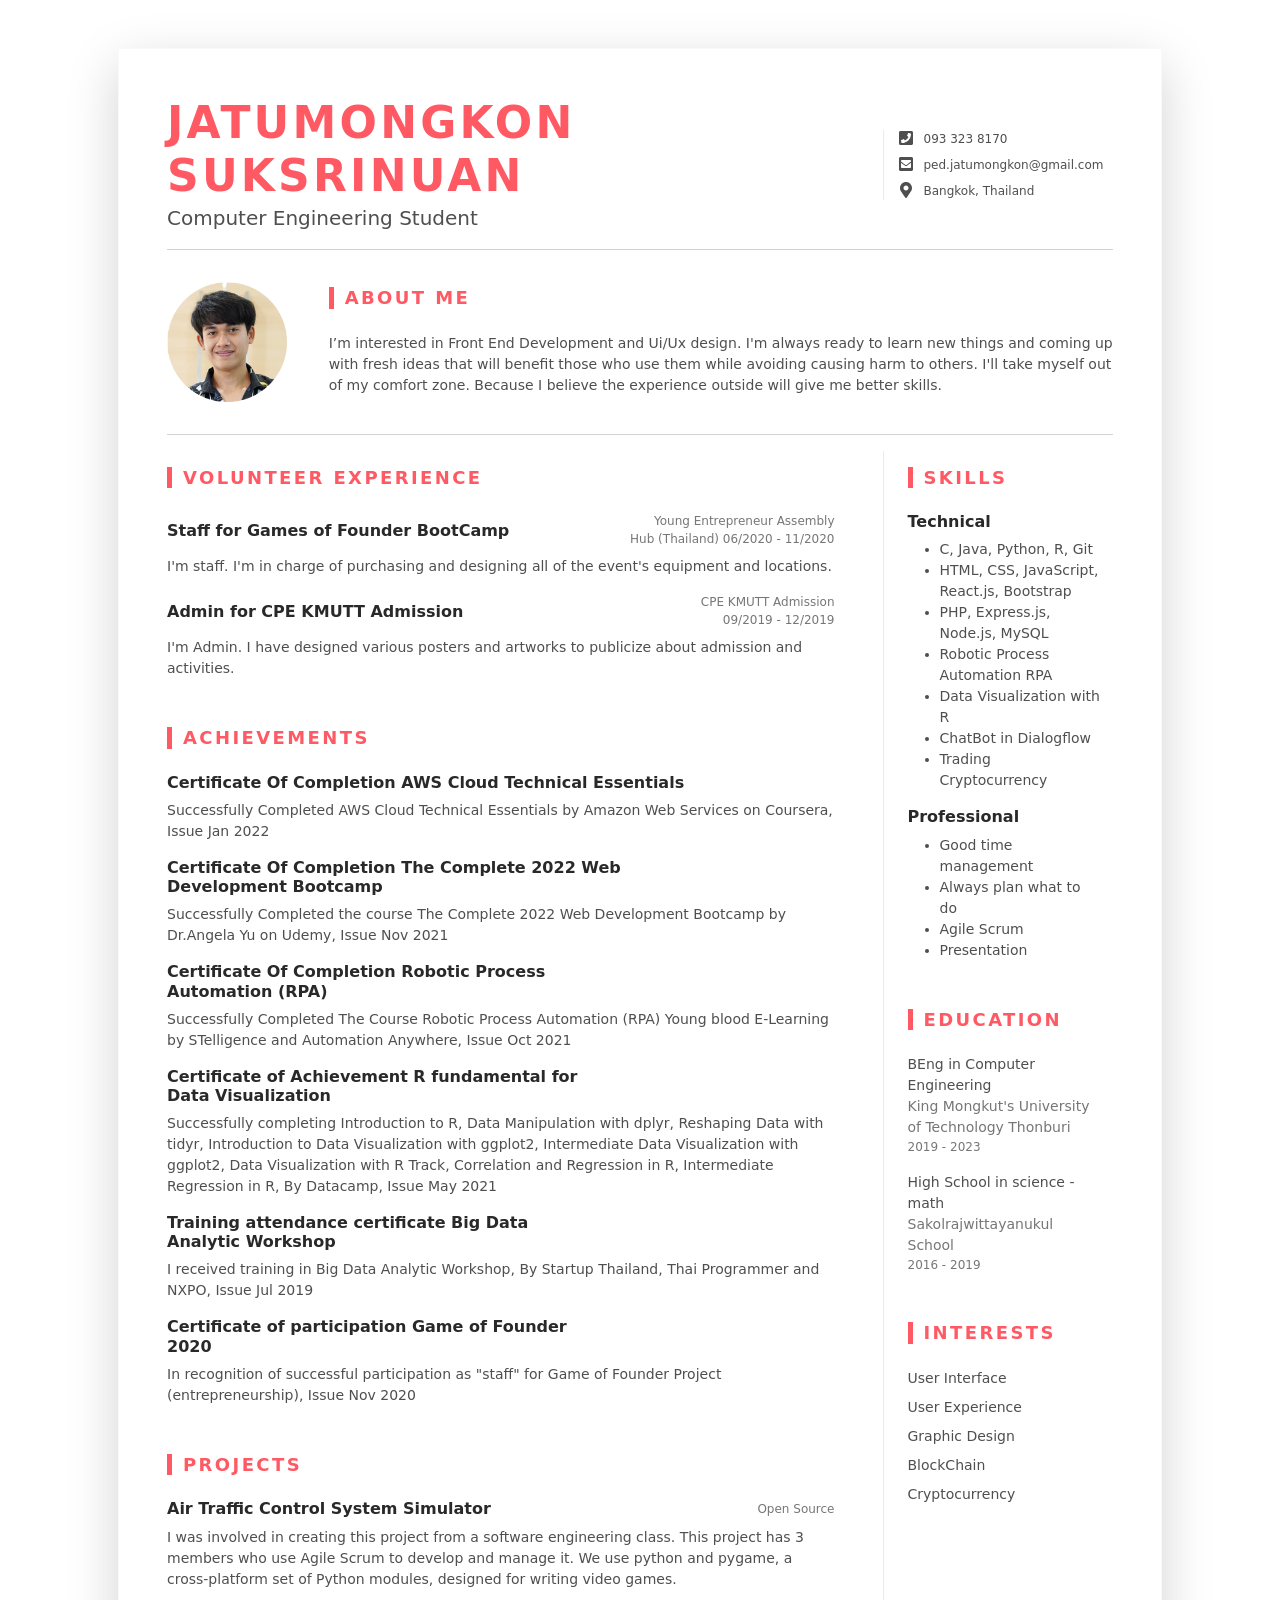
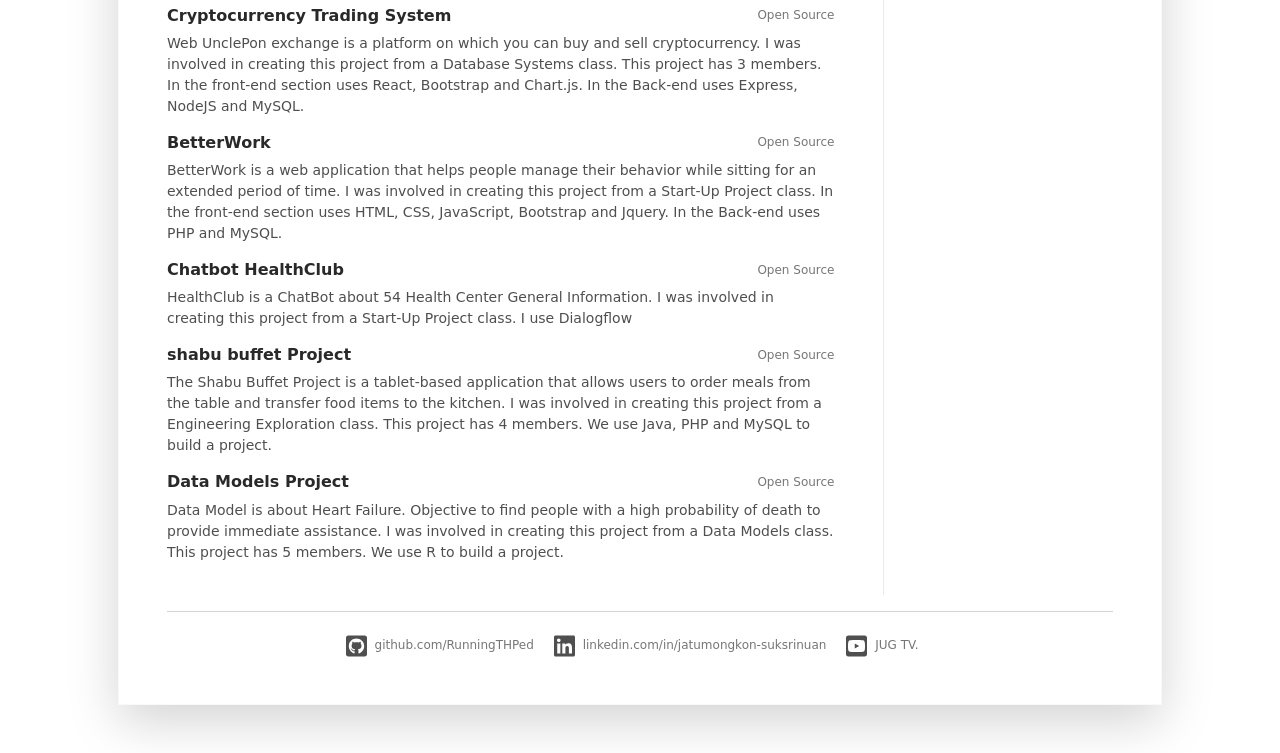
==== commit 3b4bcf53: "add cer aws cloud" ====
--- a/index.html
+++ b/index.html
@@ -114,6 +114,15 @@
 
 							<section class="project-section py-3">
 								<h3 class="text-uppercase resume-section-heading mb-4">ACHIEVEMENTS</h3>
+								<div class="item mb-3">
+									<div class="item-heading row align-items-center mb-2">
+										<h4 class="item-title col-12 col-md-6 col-lg-10 mb-2 mb-md-0">Certificate Of Completion AWS Cloud Technical Essentials</h4>
+									</div>
+									<div class="item-content">
+										<p>Successfully Completed AWS Cloud Technical Essentials by Amazon Web Services on Coursera, Issue Jan 2022</p>
+									</div>
+								</div>
+								<!--//item-->
 								<div class="item mb-3">
 									<div class="item-heading row align-items-center mb-2">
 										<h4 class="item-title col-12 col-md-6 col-lg-10 mb-2 mb-md-0">Certificate Of Completion The Complete 2022 Web Development Bootcamp</h4>
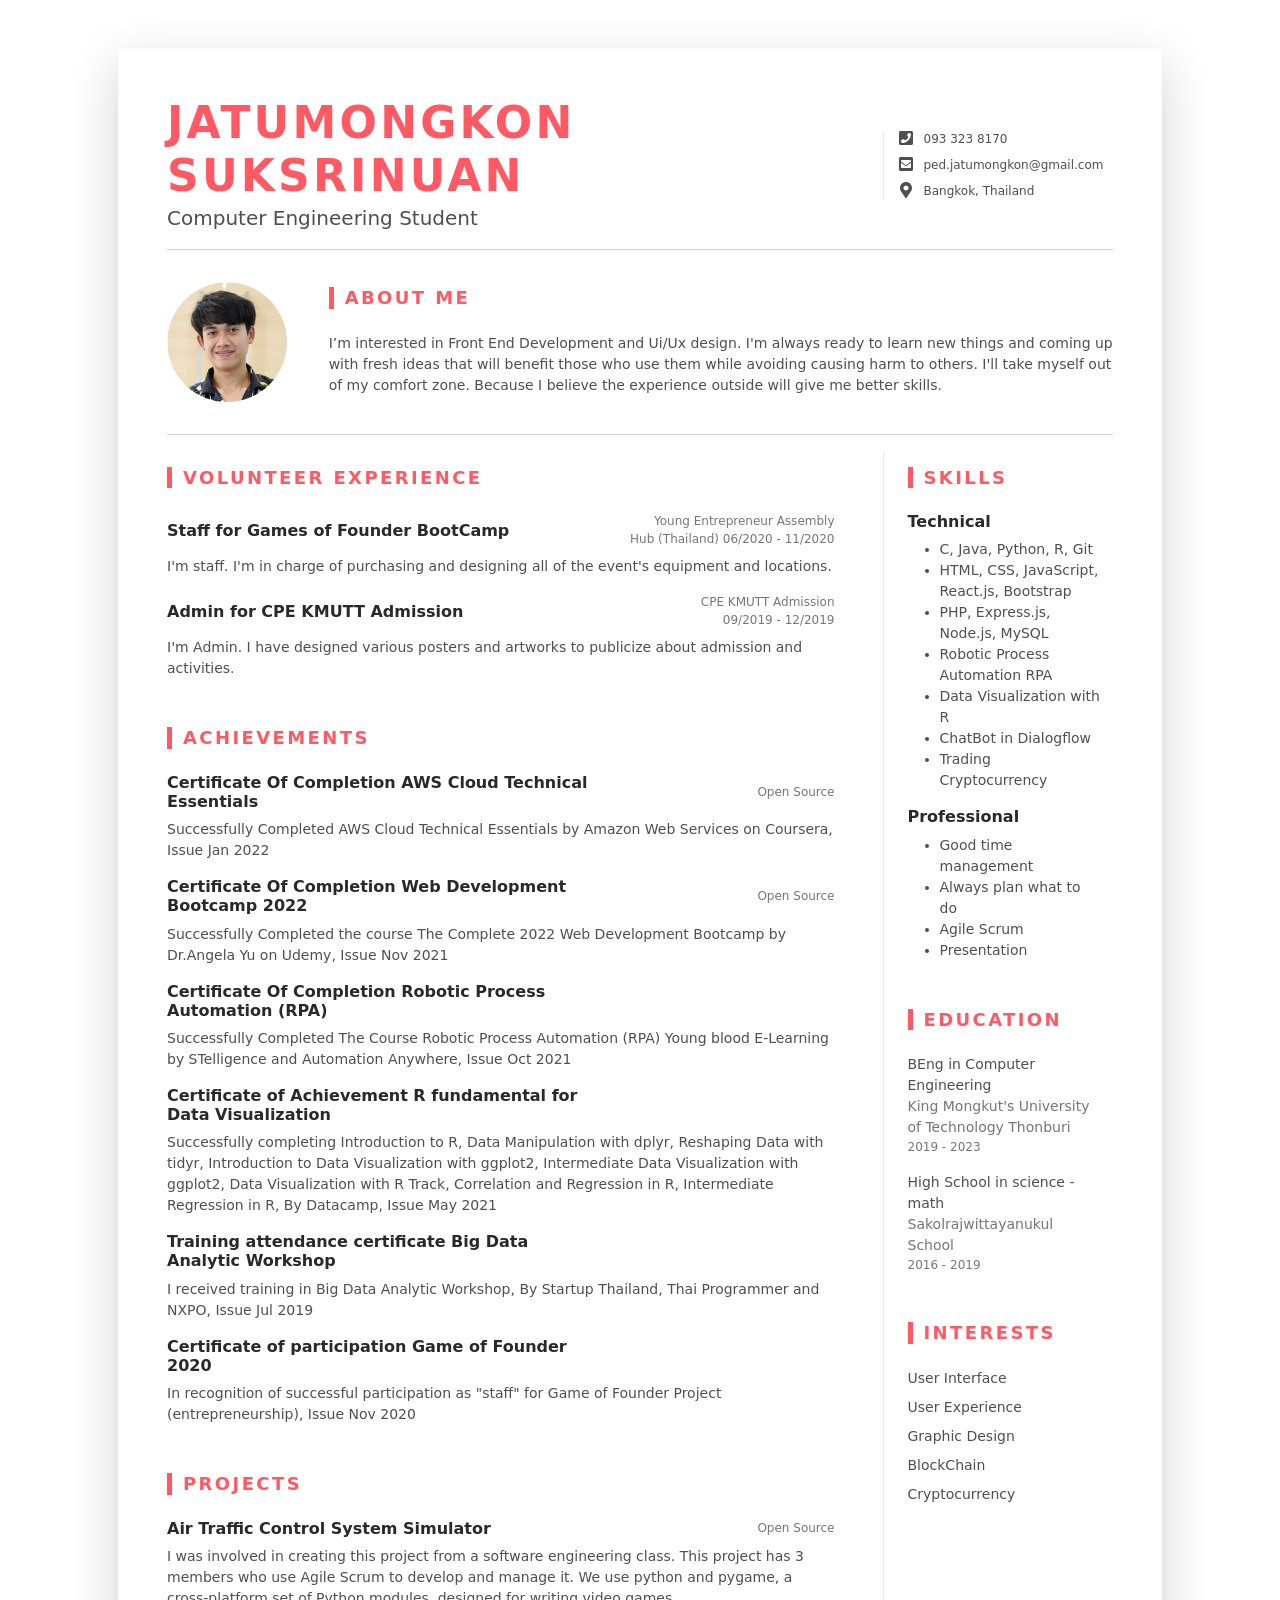
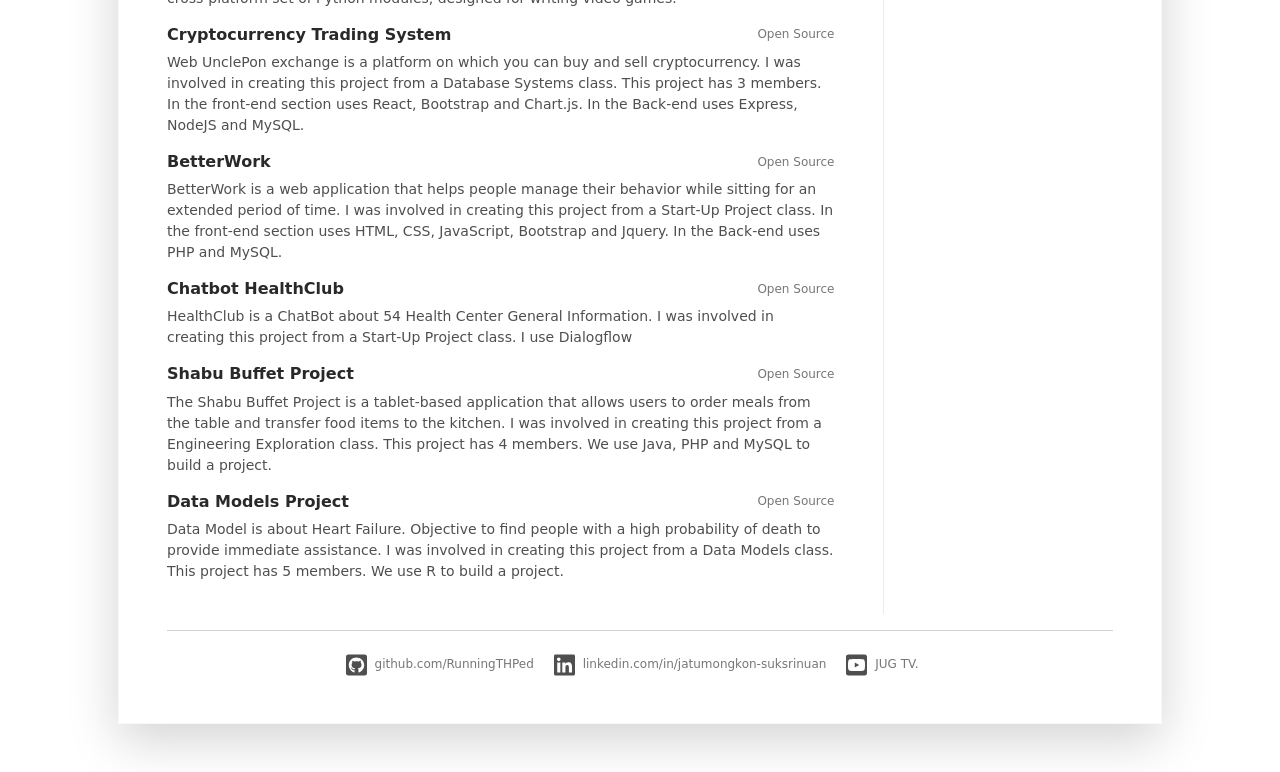
==== commit 9c1fe2f9: "add link for cer" ====
--- a/index.html
+++ b/index.html
@@ -116,7 +116,11 @@
 								<h3 class="text-uppercase resume-section-heading mb-4">ACHIEVEMENTS</h3>
 								<div class="item mb-3">
 									<div class="item-heading row align-items-center mb-2">
-										<h4 class="item-title col-12 col-md-6 col-lg-10 mb-2 mb-md-0">Certificate Of Completion AWS Cloud Technical Essentials</h4>
+										<h4 class="item-title col-12 col-md-6 col-lg-8 mb-2 mb-md-0">Certificate Of Completion AWS Cloud Technical Essentials</h4>
+										<div
+											class="item-meta col-12 col-md-6 col-lg-4 text-muted text-start text-md-end theme-link">
+											<a href="https://coursera.org/share/5f20b8276da888f7f26eb49b78f28cc8">Open Source</a>
+										</div>
 									</div>
 									<div class="item-content">
 										<p>Successfully Completed AWS Cloud Technical Essentials by Amazon Web Services on Coursera, Issue Jan 2022</p>
@@ -125,11 +129,11 @@
 								<!--//item-->
 								<div class="item mb-3">
 									<div class="item-heading row align-items-center mb-2">
-										<h4 class="item-title col-12 col-md-6 col-lg-10 mb-2 mb-md-0">Certificate Of Completion The Complete 2022 Web Development Bootcamp</h4>
-										<!-- <div
-											class="item-meta col-12 col-md-6 col-lg-4 text-muted text-start text-md-end">
-											Open Source</div> -->
-
+										<h4 class="item-title col-12 col-md-6 col-lg-8 mb-2 mb-md-0">Certificate Of Completion Web Development Bootcamp 2022</h4>
+										<div
+											class="item-meta col-12 col-md-6 col-lg-4 text-muted text-start text-md-end theme-link">
+											<a href="https://www.udemy.com/certificate/UC-74514994-f90f-43f3-8427-e3d3f97d4969/">Open Source</a>
+										</div>
 									</div>
 									<div class="item-content">
 										<p>Successfully Completed the course The Complete 2022 Web Development Bootcamp by Dr.Angela Yu on Udemy, Issue Nov 2021</p>
@@ -140,9 +144,9 @@
 									<div class="item-heading row align-items-center mb-2">
 										<h4 class="item-title col-12 col-md-6 col-lg-8 mb-2 mb-md-0">Certificate Of Completion Robotic Process Automation (RPA)</h4>
 										<!-- <div
-											class="item-meta col-12 col-md-6 col-lg-4 text-muted text-start text-md-end">
-											Open Source</div> -->
-
+											class="item-meta col-12 col-md-6 col-lg-4 text-muted text-start text-md-end theme-link">
+											<a href="https://bwdemo.000webhostapp.com/">Open Source</a>
+										</div> -->
 									</div>
 									<div class="item-content">
 										<p>Successfully Completed The Course Robotic Process Automation (RPA) Young blood E-Learning by STelligence and Automation Anywhere, Issue Oct 2021</p>
@@ -154,9 +158,9 @@
 										<h4 class="item-title col-12 col-md-6 col-lg-8 mb-2 mb-md-0">Certificate of Achievement R fundamental for Data Visualization
 										</h4>
 										<!-- <div
-											class="item-meta col-12 col-md-6 col-lg-4 text-muted text-start text-md-end">
-											Open Source</div> -->
-
+											class="item-meta col-12 col-md-6 col-lg-4 text-muted text-start text-md-end theme-link">
+											<a href="https://bwdemo.000webhostapp.com/">Open Source</a>
+										</div> -->
 									</div>
 									<div class="item-content">
 										<p>Successfully completing Introduction to R, Data Manipulation with dplyr, Reshaping Data with tidyr, Introduction to Data Visualization with ggplot2,
@@ -181,9 +185,9 @@
 									<div class="item-heading row align-items-center mb-2">
 										<h4 class="item-title col-12 col-md-6 col-lg-8 mb-2 mb-md-0">Certificate of participation Game of Founder 2020</h4>
 										<!-- <div
-											class="item-meta col-12 col-md-6 col-lg-4 text-muted text-start text-md-end">
-											Open Source</div> -->
-
+											class="item-meta col-12 col-md-6 col-lg-4 text-muted text-start text-md-end theme-link">
+											<a href="https://bwdemo.000webhostapp.com/">Open Source</a>
+										</div> -->
 									</div>
 									<div class="item-content">
 										<p>In recognition of successful participation as "staff" for Game of Founder Project (entrepreneurship), Issue Nov 2020</p>
@@ -264,7 +268,7 @@
 								<!--//item-->
 								<div class="item">
 									<div class="item-heading row align-items-center mb-2">
-										<h4 class="item-title col-12 col-md-6 col-lg-8 mb-2 mb-md-0">shabu buffet Project</h4>
+										<h4 class="item-title col-12 col-md-6 col-lg-8 mb-2 mb-md-0">Shabu Buffet Project</h4>
 										<div
 											class="item-meta col-12 col-md-6 col-lg-4 text-muted text-start text-md-end theme-link">
 											<a href="https://github.com/RunningTHPed/Shabu-Home">Open Source</a>
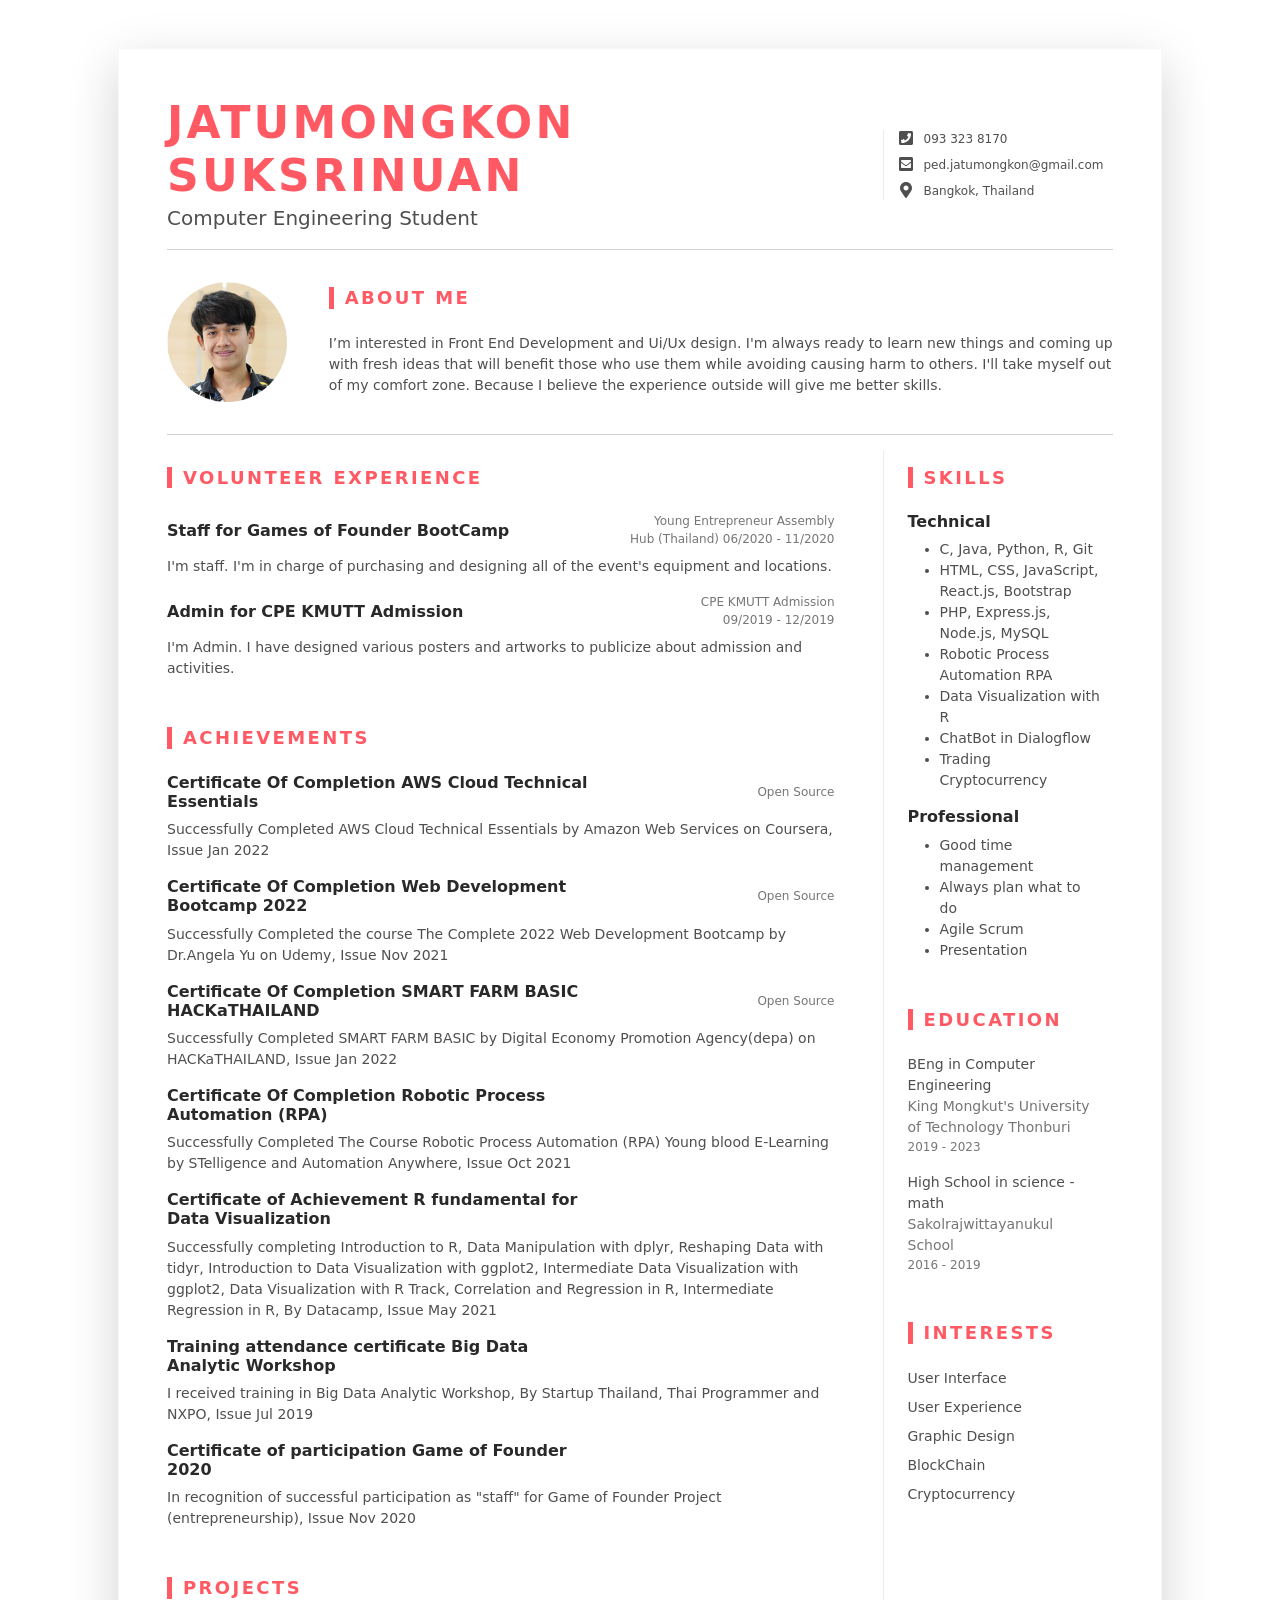
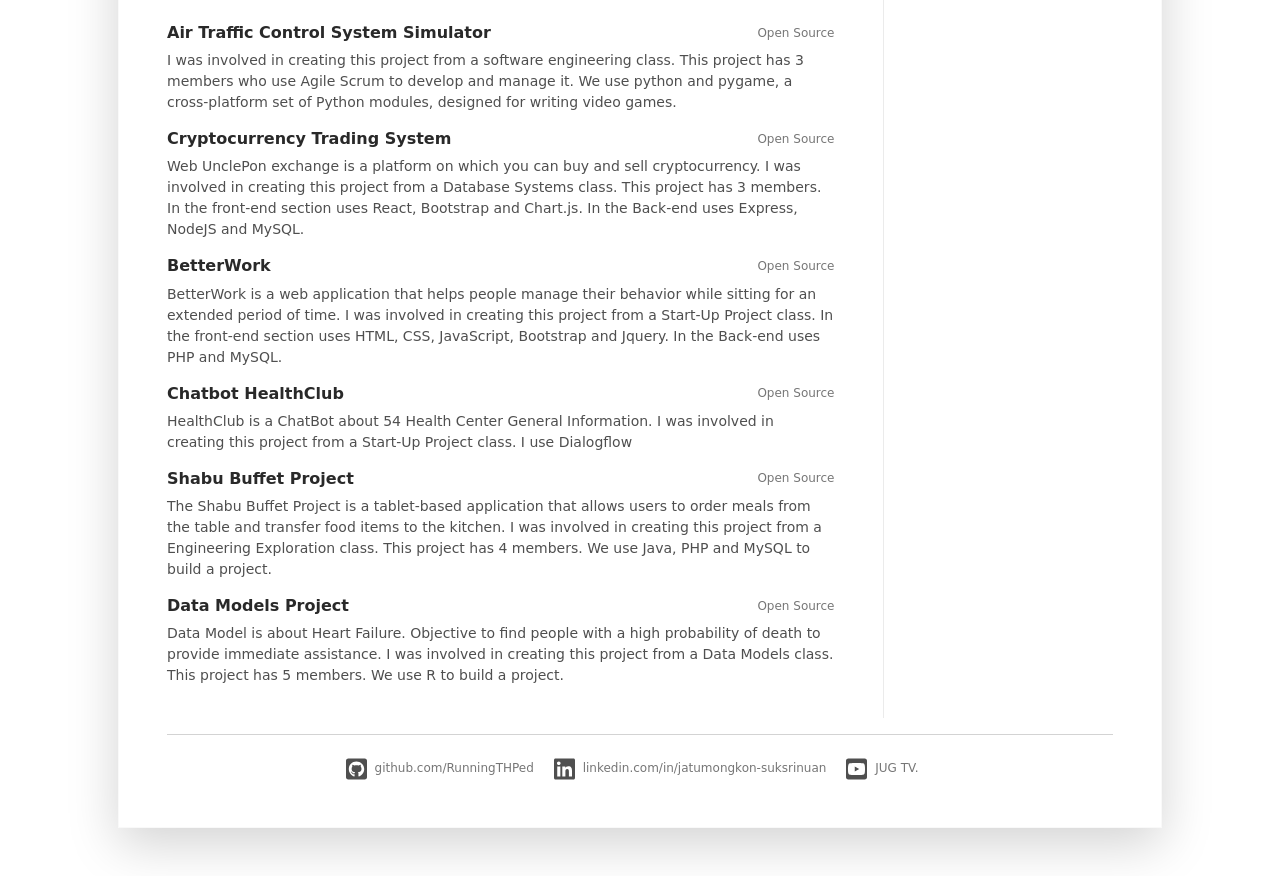
==== commit eec6e70f: "add cer smart farm" ====
--- a/index.html
+++ b/index.html
@@ -137,6 +137,19 @@
 									</div>
 									<div class="item-content">
 										<p>Successfully Completed the course The Complete 2022 Web Development Bootcamp by Dr.Angela Yu on Udemy, Issue Nov 2021</p>
+									</div>
+								</div>
+								<!--//item-->
+								<div class="item mb-3">
+									<div class="item-heading row align-items-center mb-2">
+										<h4 class="item-title col-12 col-md-6 col-lg-8 mb-2 mb-md-0">Certificate Of Completion SMART FARM BASIC HACKaTHAILAND</h4>
+										<div
+											class="item-meta col-12 col-md-6 col-lg-4 text-muted text-start text-md-end theme-link">
+											<a href="https://www.dropbox.com/s/hv0hqoj86ng55za/certificate-Smart-Farm-Smart-Farm-Basic-HACKaTHAILAND.pdf?dl=0">Open Source</a>
+										</div>
+									</div>
+									<div class="item-content">
+										<p>Successfully Completed SMART FARM BASIC by Digital Economy Promotion Agency(depa) on HACKaTHAILAND, Issue Jan 2022</p>
 									</div>
 								</div>
 								<!--//item-->
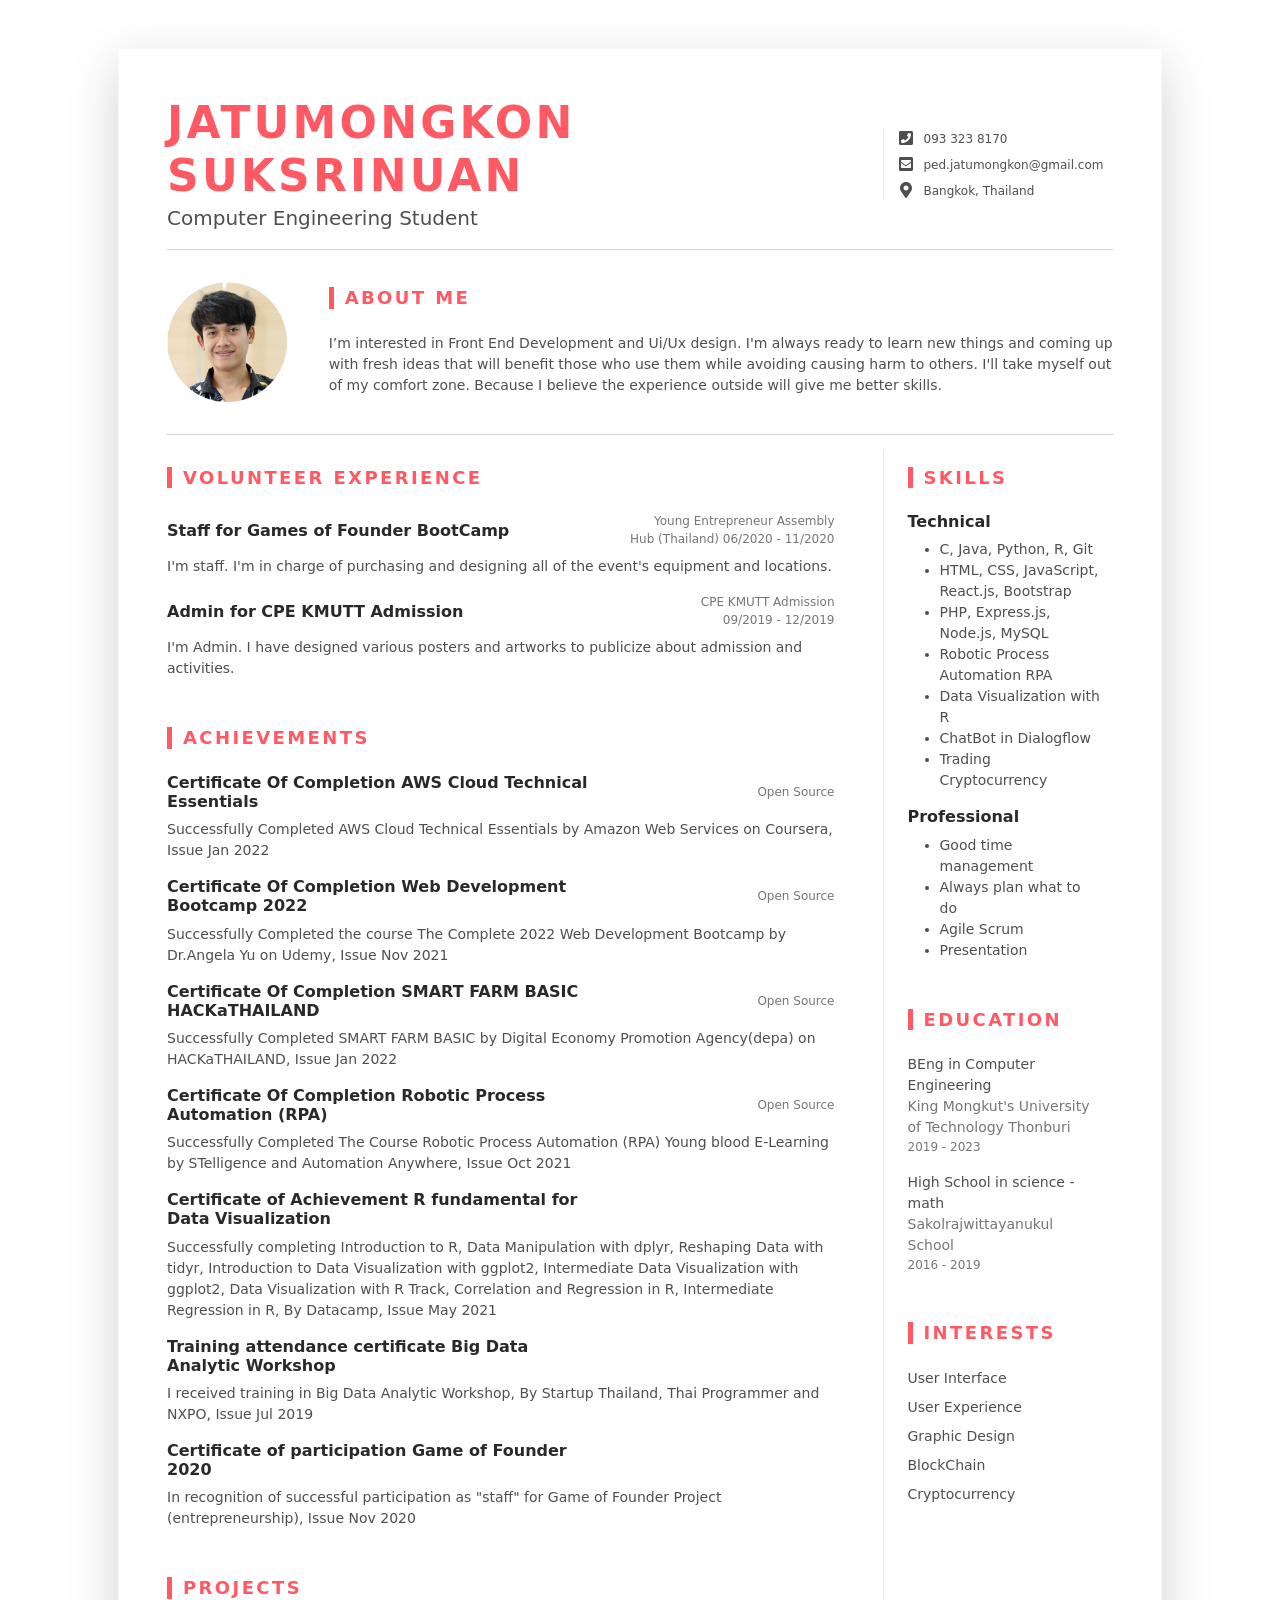
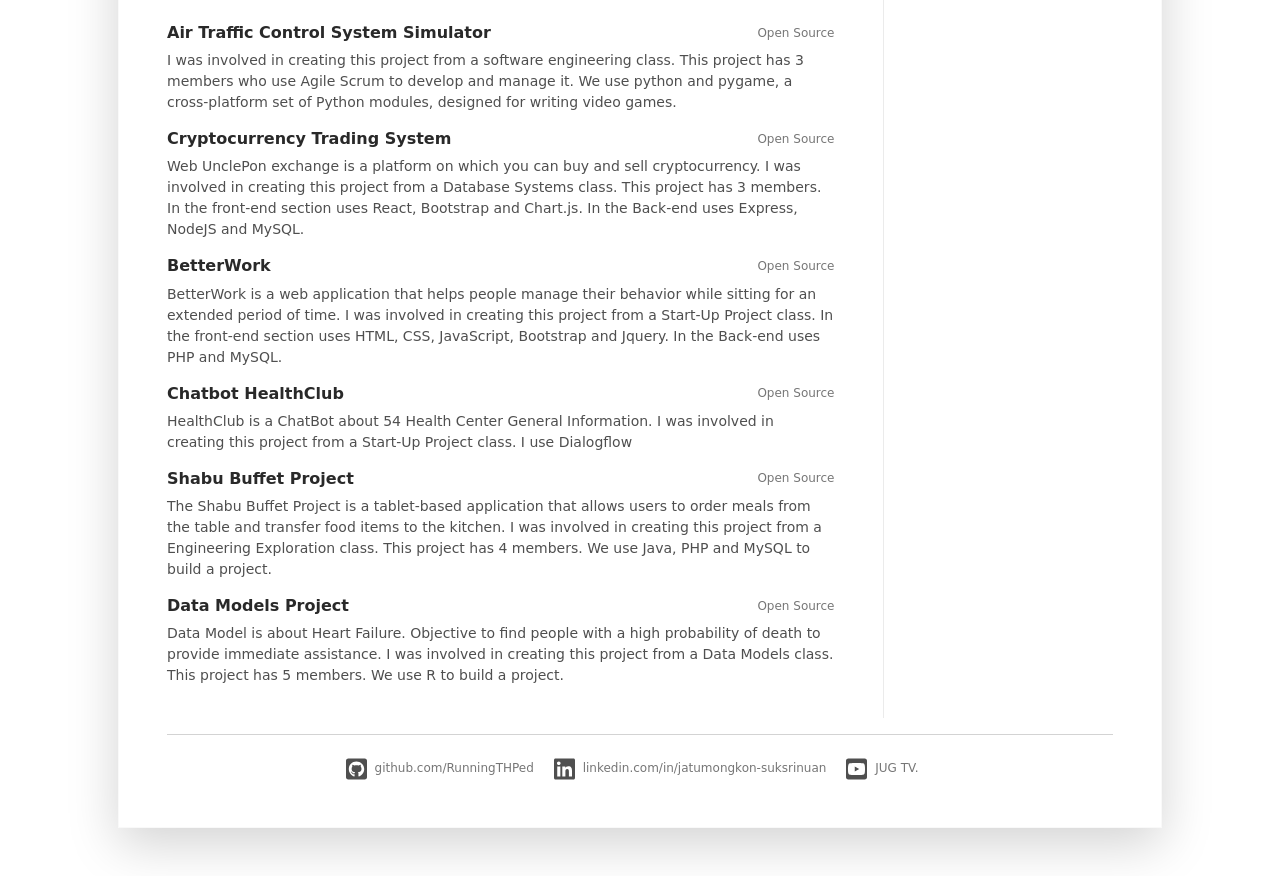
==== commit 1878ef22: "add cer rpa" ====
--- a/index.html
+++ b/index.html
@@ -156,10 +156,10 @@
 								<div class="item mb-3">
 									<div class="item-heading row align-items-center mb-2">
 										<h4 class="item-title col-12 col-md-6 col-lg-8 mb-2 mb-md-0">Certificate Of Completion Robotic Process Automation (RPA)</h4>
-										<!-- <div
-											class="item-meta col-12 col-md-6 col-lg-4 text-muted text-start text-md-end theme-link">
-											<a href="https://bwdemo.000webhostapp.com/">Open Source</a>
-										</div> -->
+										<div
+											class="item-meta col-12 col-md-6 col-lg-4 text-muted text-start text-md-end theme-link">
+											<a href="https://www.dropbox.com/home/Certificate?preview=certificate-of-completion-for-robotic-process-automation-rpa-young-blood-e-learning-by-stelligence-and-automation-anywhere.pdf">Open Source</a>
+										</div>
 									</div>
 									<div class="item-content">
 										<p>Successfully Completed The Course Robotic Process Automation (RPA) Young blood E-Learning by STelligence and Automation Anywhere, Issue Oct 2021</p>
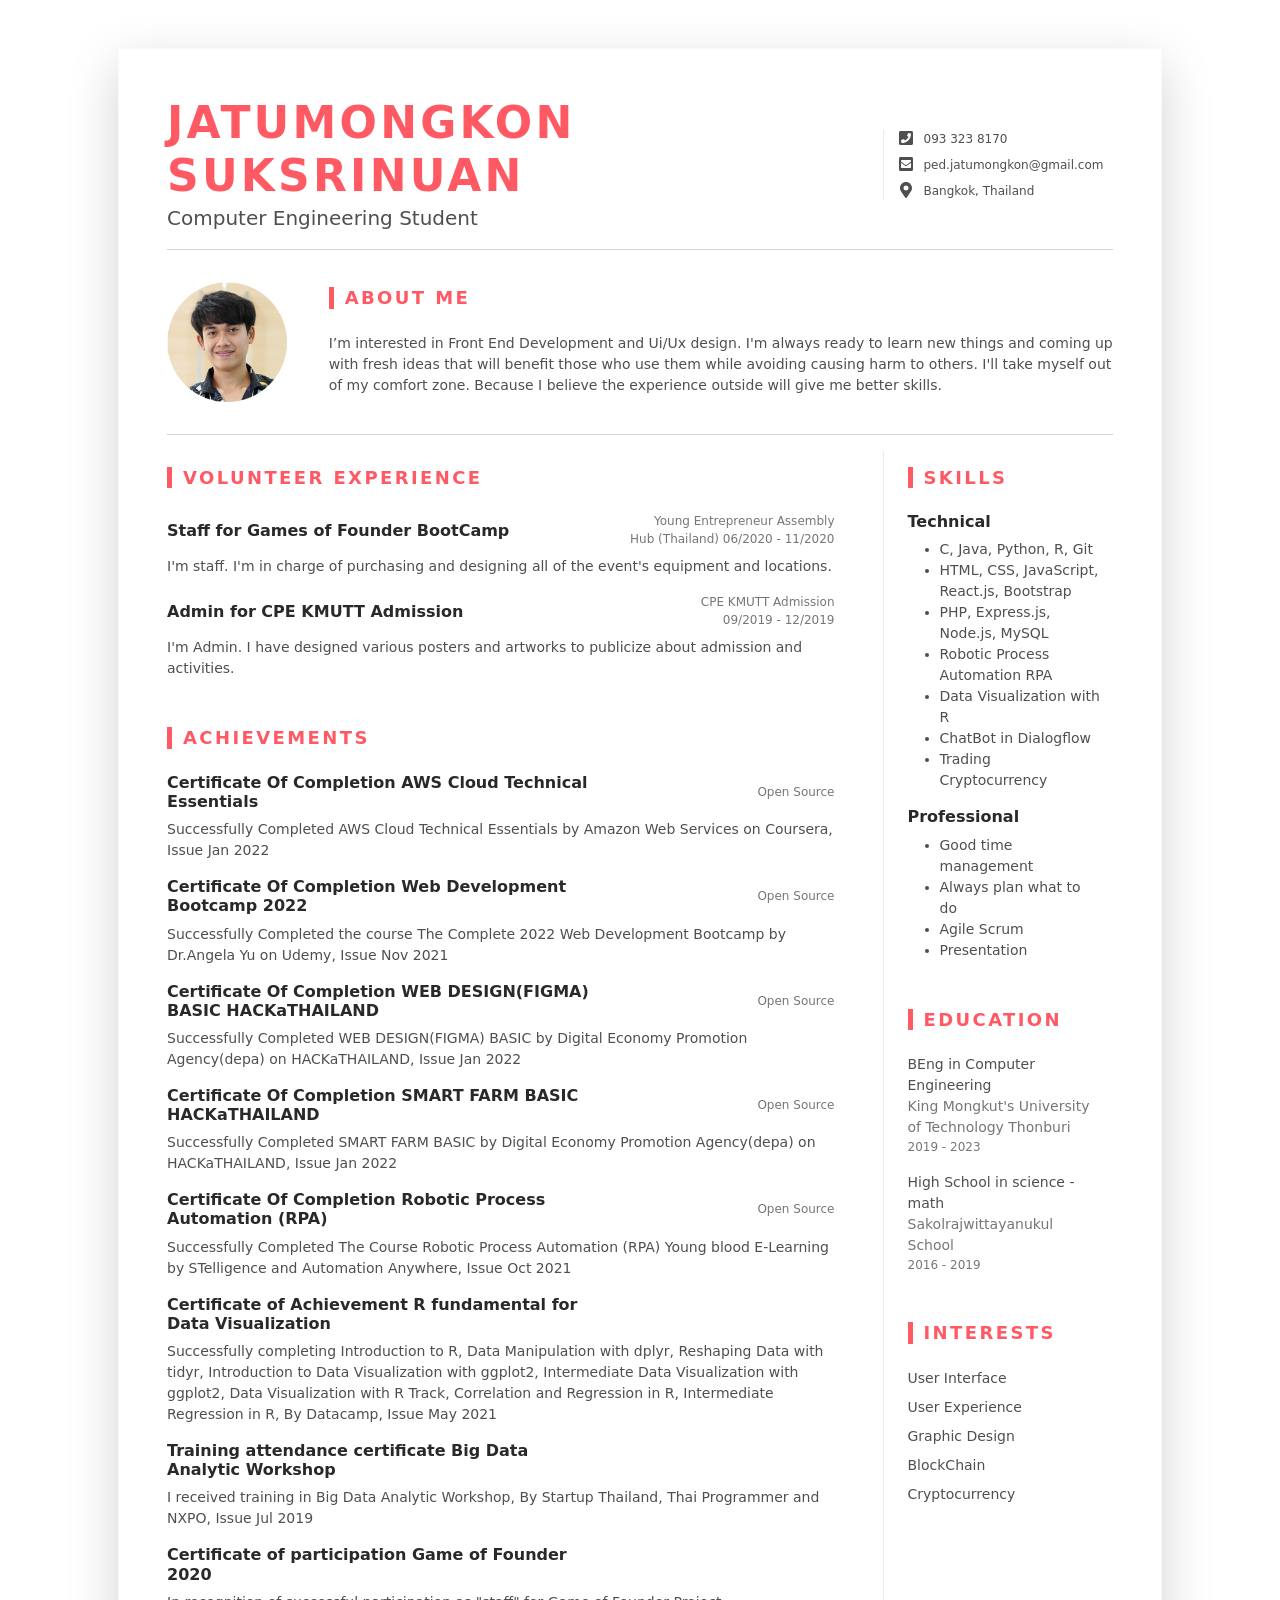
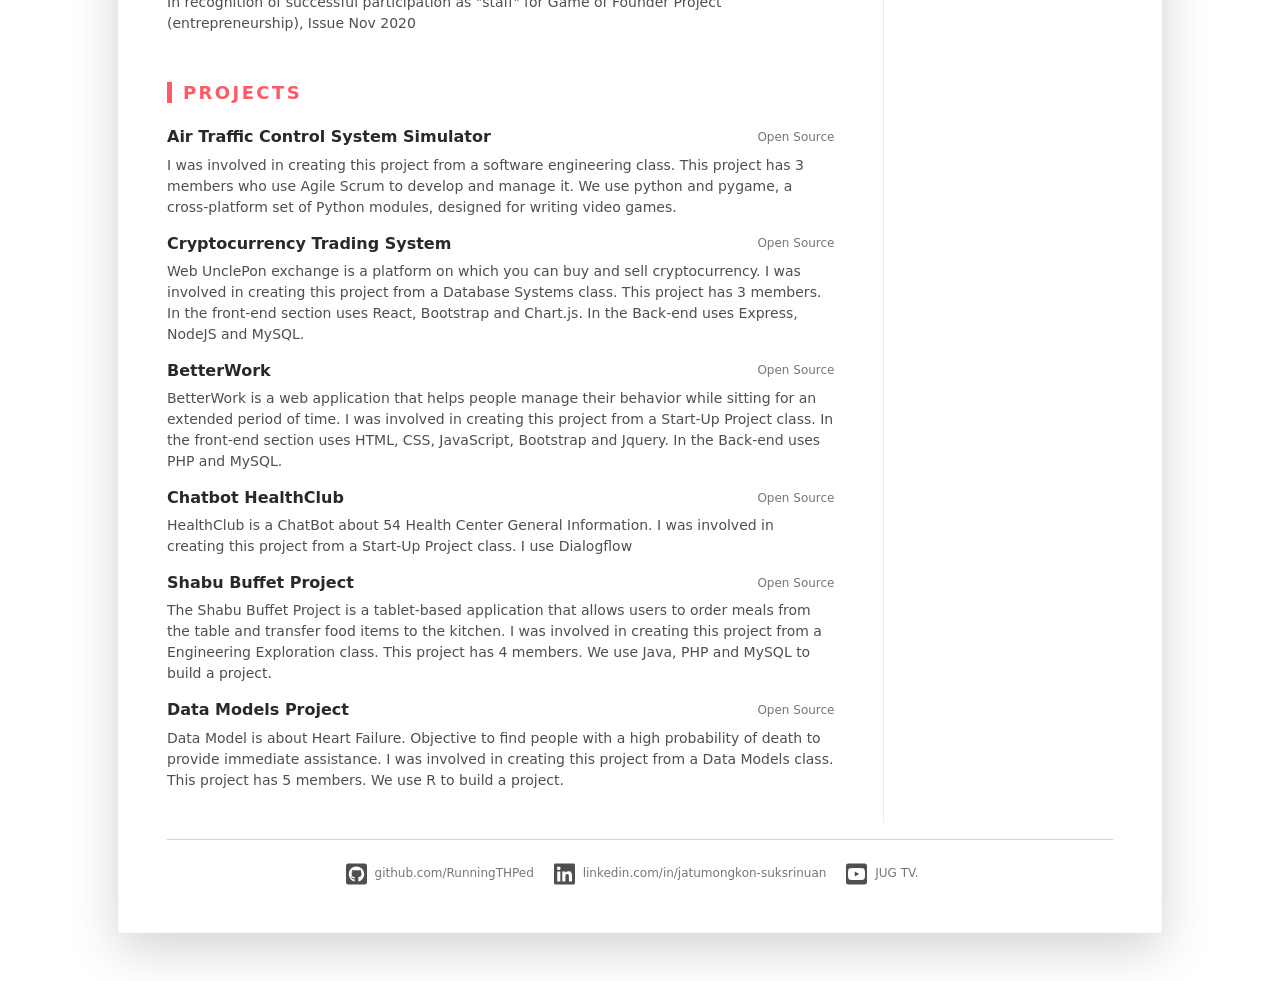
==== commit 4f5255fc: "add cer web design figma basic" ====
--- a/index.html
+++ b/index.html
@@ -137,6 +137,19 @@
 									</div>
 									<div class="item-content">
 										<p>Successfully Completed the course The Complete 2022 Web Development Bootcamp by Dr.Angela Yu on Udemy, Issue Nov 2021</p>
+									</div>
+								</div>
+								<!--//item-->
+								<div class="item mb-3">
+									<div class="item-heading row align-items-center mb-2">
+										<h4 class="item-title col-12 col-md-6 col-lg-8 mb-2 mb-md-0">Certificate Of Completion WEB DESIGN(FIGMA) BASIC HACKaTHAILAND</h4>
+										<div
+											class="item-meta col-12 col-md-6 col-lg-4 text-muted text-start text-md-end theme-link">
+											<a href="https://www.dropbox.com/s/vsi05644guldkes/certificate-Web-Design-Figma-Web-DesignFigma-Basic-HACKaTHAILAND.pdf?dl=0">Open Source</a>
+										</div>
+									</div>
+									<div class="item-content">
+										<p>Successfully Completed WEB DESIGN(FIGMA) BASIC by Digital Economy Promotion Agency(depa) on HACKaTHAILAND, Issue Jan 2022</p>
 									</div>
 								</div>
 								<!--//item-->
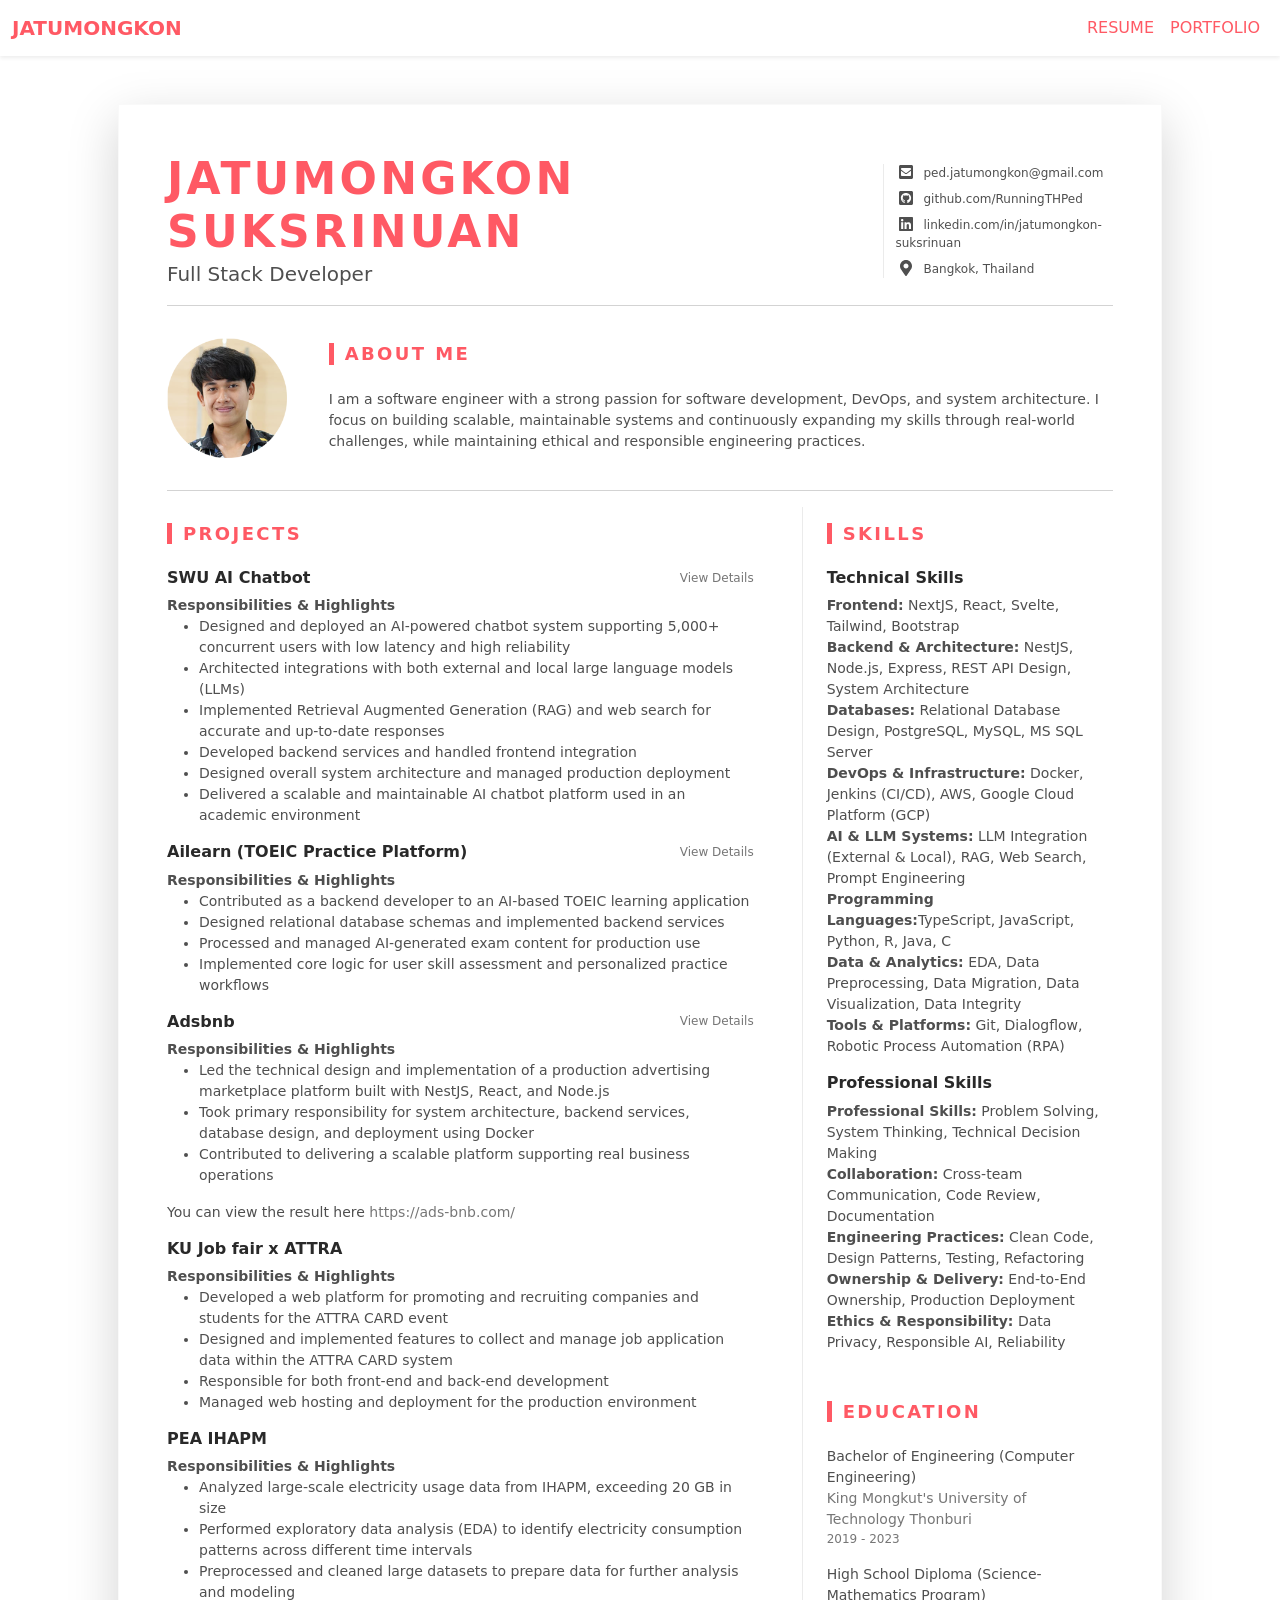
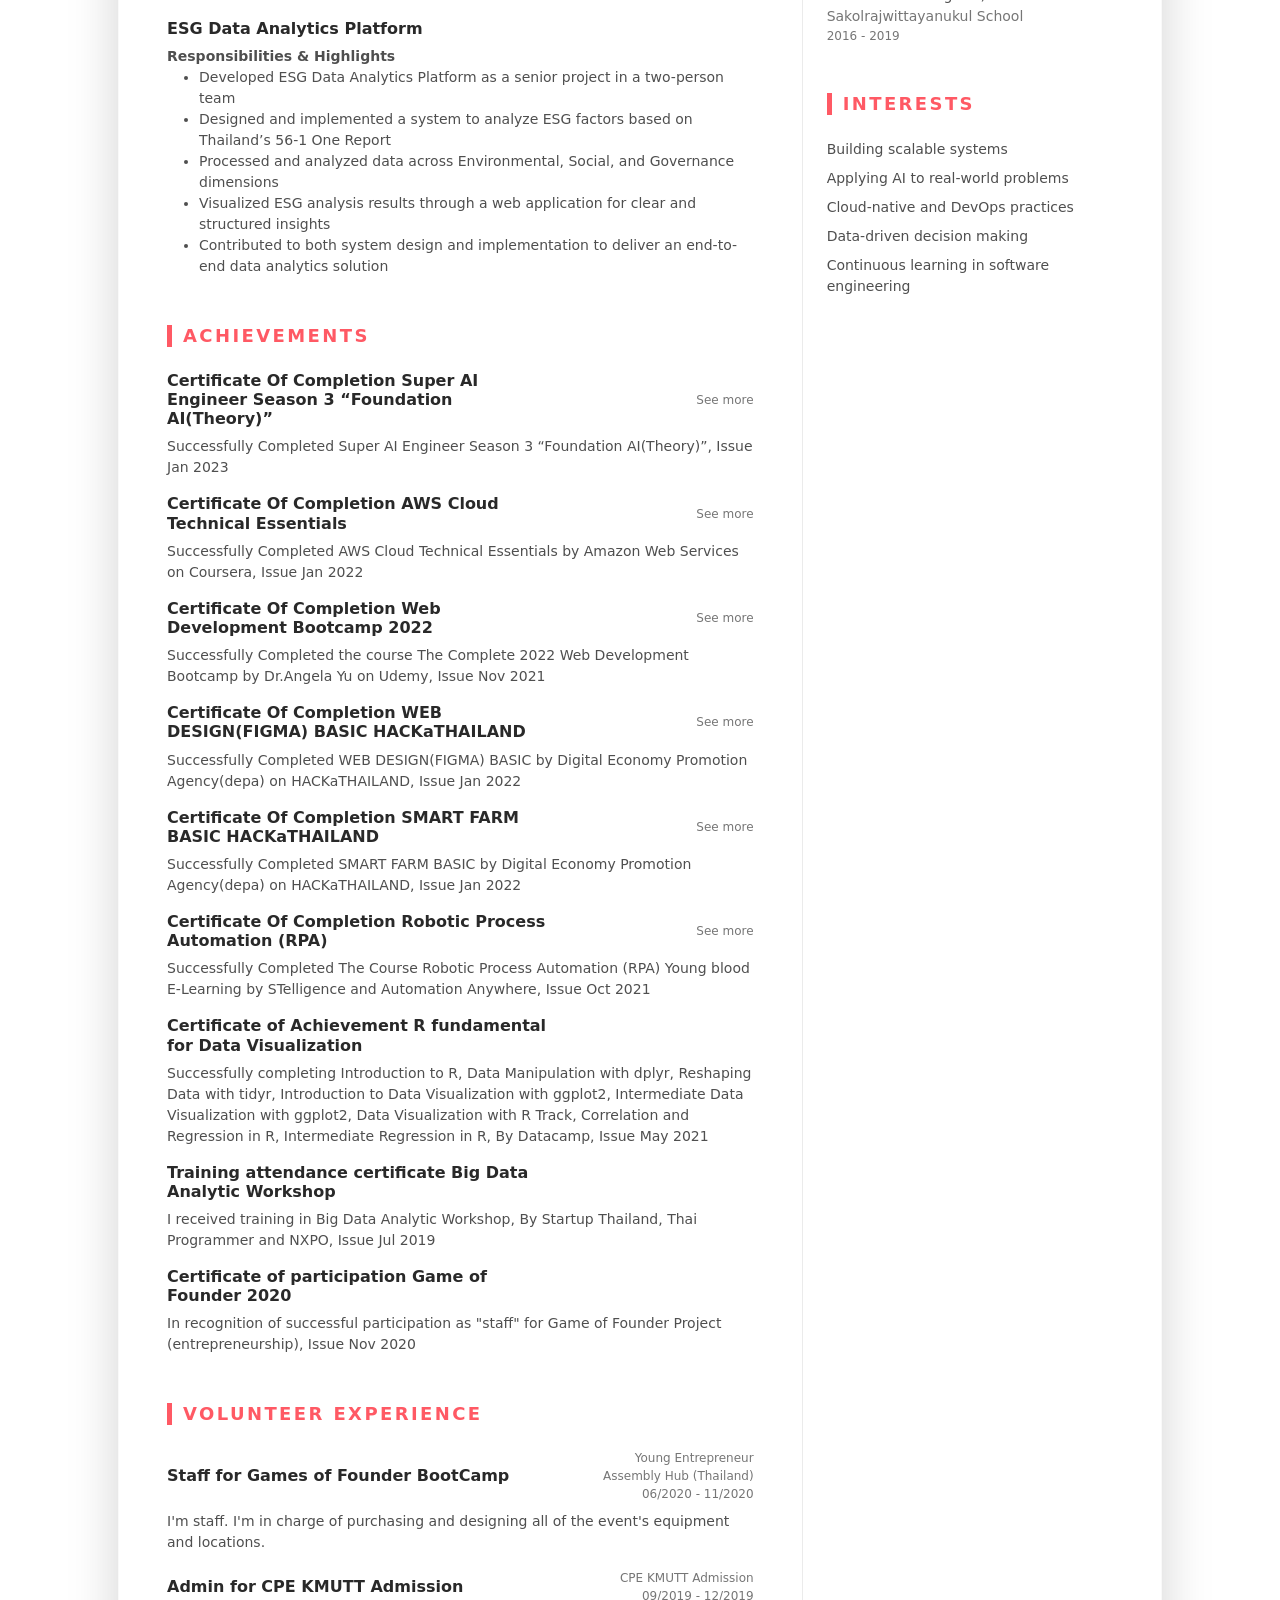
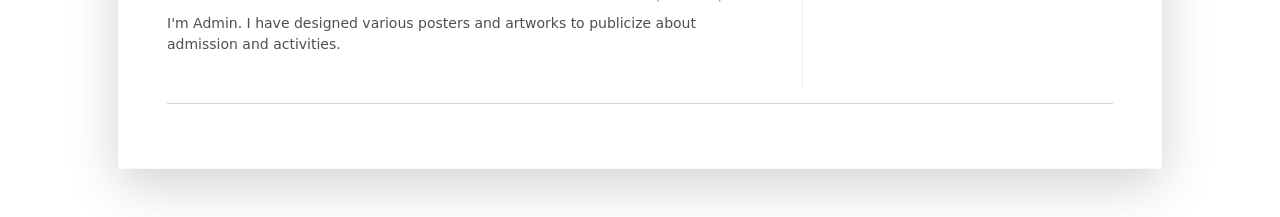
==== commit 654e0d84: "2026:Add new sections for About Me, Achievements, Projects, Skills, Education, Volunteer Experience," ====
--- a/index.html
+++ b/index.html
@@ -1,445 +1,105 @@
-<!DOCTYPE html>
+<!doctype html>
 <html lang="en">
+  <head>
+    <title>Resume - Jatumongkon Suksrinuan</title>
+    <!-- Meta -->
+    <meta charset="utf-8" />
+    <meta http-equiv="X-UA-Compatible" content="IE=edge" />
+    <meta name="viewport" content="width=device-width, initial-scale=1.0" />
+    <meta name="description" content="" />
+    <meta name="author" content="Jatumongkon Suksrinuan" />
+    <link rel="shortcut icon" href="favicon.ico" />
+    <!-- Google Fonts -->
+    <link
+      href="https://fonts.googleapis.com/css?family=Roboto:300,400,500,700,900"
+      rel="stylesheet"
+    />
+    <!-- FontAwesome JS-->
+    <script defer src="assets/fontawesome/js/all.min.js"></script>
+    <!-- Theme CSS -->
+    <link id="theme-style" rel="stylesheet" href="assets/css/devresume.css" />
+  </head>
 
-<head>
-	<title>Resume - Jatumongkon Suksrinuan</title>
+  <body>
+    <!--#include file="partials/navbar.html" -->
+    <div class="main-wrapper">
+      <div class="container px-3 px-lg-5">
+        <article
+          class="resume-wrapper mx-auto theme-bg-light p-5 mb-5 my-5 shadow-lg"
+        >
+          <!--#include file="partials/header.html" -->
+          <hr />
+          <div id="about"><!--#include file="partials/about.html" --></div>
+          <hr />
+          <div class="resume-body">
+            <div class="row">
+              <div class="resume-main col-12 col-lg-8 col-xl-8 pe-0 pe-lg-5">
+                <div id="projects"><!--#include file="partials/projects.html" --></div>
+                <div id="achievements"><!--#include file="partials/achievements.html" --></div>
+                <div id="volunteer"><!--#include file="partials/volunteer.html" --></div>
+              </div>
+              <!--//resume-main-->
+              <div class="resume-aside col-12 col-lg-4 col-xl-4 px-lg-4 pb-lg-4">
+                <div id="skills"><!--#include file="partials/sidebar.html" --></div>
+              </div>
+              <!--//resume-aside-->
+            </div>
+            <!--//row-->
+          </div>
+          <!--//resume-body-->
+          <hr />
+          <div id="footer"><!--#include file="partials/footer.html" --></div>
+        </article>
+      </div>
+      <!--//container-->
+    </div>
+    <!--//main-wrapper-->
 
-	<!-- Meta -->
-	<meta charset="utf-8">
-	<meta http-equiv="X-UA-Compatible" content="IE=edge">
-	<meta name="viewport" content="width=device-width, initial-scale=1.0">
-	<meta name="description" content="">
-	<meta name="author" content="Xiaoying Riley at 3rd Wave Media">
-	<link rel="shortcut icon" href="favicon.ico">
-
-	<!-- Google Fonts -->
-	<link href="https://fonts.googleapis.com/css?family=Roboto:300,400,500,700,900" rel="stylesheet">
-
-	<!-- FontAwesome JS-->
-	<script defer src="assets/fontawesome/js/all.min.js"></script>
-
-	<!-- Theme CSS -->
-	<link id="theme-style" rel="stylesheet" href="assets/css/devresume.css">
-
-</head>
-
-<body>
-
-	<div class="main-wrapper">
-		<div class="container px-3 px-lg-5">
-			<article class="resume-wrapper mx-auto theme-bg-light p-5 mb-5 my-5 shadow-lg">
-
-				<div class="resume-header">
-					<div class="row align-items-center">
-						<div class="resume-title col-12 col-md-8 col-lg-8 col-xl-9">
-							<h2 class="resume-name mb-0 text-uppercase">Jatumongkon Suksrinuan</h2>
-							<div class="resume-tagline mb-3 mb-md-0">Computer Engineering Student</div>
-						</div>
-						<!--//resume-title-->
-						<div class="resume-contact col-12 col-md-4 col-lg-4 col-xl-3">
-							<ul class="list-unstyled mb-0">
-								<li class="mb-2"><i class="fas fa-phone-square fa-fw fa-lg me-2 "></i><a
-										class="resume-link" href="tel:#">093 323 8170</a></li>
-								<li class="mb-2"><i class="fas fa-envelope-square fa-fw fa-lg me-2"></i><a
-										class="resume-link" href="mailto:#">ped.jatumongkon@gmail.com</a></li>
-								<!-- <li class="mb-2"><i class="fas fa-globe fa-fw fa-lg me-2"></i><a class="resume-link"
-										href="#">www.yourwebsite.com</a></li> -->
-								<li class="mb-0"><i class="fas fa-map-marker-alt fa-fw fa-lg me-2"></i>Bangkok, Thailand</li>
-							</ul>
-						</div>
-						<!--//resume-contact-->
-					</div>
-					<!--//row-->
-
-				</div>
-				<!--//resume-header-->
-				<hr>
-				<div class="resume-intro py-3">
-					<div class="row align-items-center">
-						<div class="col-12 col-md-3 col-xl-2 text-center">
-							<img class="resume-profile-image mb-3 mb-md-0 me-md-5  ms-md-0 rounded mx-auto"
-								src="assets/images/resume_profile_ped.png" alt="image">
-						</div>
-
-						<div class="col text-start">
-							<h3 class="text-uppercase resume-section-heading mb-4">About Me</h3>
-							<p class="mb-0">I’m interested in Front End Development and Ui/Ux design. 
-								I'm always ready to learn new things and coming up with fresh ideas that will benefit those 
-								who use them while avoiding causing harm to others. I'll take myself out of my comfort zone. 
-								Because I believe the experience outside will give me better skills.
-							</p>
-						</div>
-						<!--//col-->
-					</div>
-				</div>
-				<!--//resume-intro-->
-				<hr>
-				<div class="resume-body">
-					<div class="row">
-						<div class="resume-main col-12 col-lg-8 col-xl-9   pe-0   pe-lg-5">
-							
-
-							<section class="work-section py-3">
-								<h3 class="text-uppercase resume-section-heading mb-4">VOLUNTEER EXPERIENCE</h3>
-								<div class="item mb-3">
-									<div class="item-heading row align-items-center mb-2">
-										<h4 class="item-title col-12 col-md-6 col-lg-8 mb-2 mb-md-0">Staff for Games of Founder BootCamp</h4>
-										<div
-											class="item-meta col-12 col-md-6 col-lg-4 text-muted text-start text-md-end">
-											Young Entrepreneur Assembly Hub (Thailand) 06/2020 - 11/2020</div>
-
-									</div>
-									<div class="item-content">
-										<p>I'm staff. I'm in charge of purchasing and designing all of the event's equipment and locations.</p>
-									</div>
-								</div>
-								<!--//item-->
-								<div class="item mb-3">
-									<div class="item-heading row align-items-center mb-2">
-										<h4 class="item-title col-12 col-md-6 col-lg-8 mb-2 mb-md-0">Admin for CPE KMUTT Admission</h4>
-										<div
-											class="item-meta col-12 col-md-6 col-lg-4 text-muted text-start text-md-end">
-											CPE KMUTT Admission <br> 09/2019 - 12/2019</div>
-
-									</div>
-									<div class="item-content">
-										<p>I'm Admin. I have designed various posters and artworks to publicize about admission and activities.</p>
-									</div>
-								</div>
-								<!--//item-->
-
-							</section>
-							<!--//work-section-->
-
-
-							<section class="project-section py-3">
-								<h3 class="text-uppercase resume-section-heading mb-4">ACHIEVEMENTS</h3>
-								<div class="item mb-3">
-									<div class="item-heading row align-items-center mb-2">
-										<h4 class="item-title col-12 col-md-6 col-lg-8 mb-2 mb-md-0">Certificate Of Completion AWS Cloud Technical Essentials</h4>
-										<div
-											class="item-meta col-12 col-md-6 col-lg-4 text-muted text-start text-md-end theme-link">
-											<a href="https://coursera.org/share/5f20b8276da888f7f26eb49b78f28cc8">Open Source</a>
-										</div>
-									</div>
-									<div class="item-content">
-										<p>Successfully Completed AWS Cloud Technical Essentials by Amazon Web Services on Coursera, Issue Jan 2022</p>
-									</div>
-								</div>
-								<!--//item-->
-								<div class="item mb-3">
-									<div class="item-heading row align-items-center mb-2">
-										<h4 class="item-title col-12 col-md-6 col-lg-8 mb-2 mb-md-0">Certificate Of Completion Web Development Bootcamp 2022</h4>
-										<div
-											class="item-meta col-12 col-md-6 col-lg-4 text-muted text-start text-md-end theme-link">
-											<a href="https://www.udemy.com/certificate/UC-74514994-f90f-43f3-8427-e3d3f97d4969/">Open Source</a>
-										</div>
-									</div>
-									<div class="item-content">
-										<p>Successfully Completed the course The Complete 2022 Web Development Bootcamp by Dr.Angela Yu on Udemy, Issue Nov 2021</p>
-									</div>
-								</div>
-								<!--//item-->
-								<div class="item mb-3">
-									<div class="item-heading row align-items-center mb-2">
-										<h4 class="item-title col-12 col-md-6 col-lg-8 mb-2 mb-md-0">Certificate Of Completion WEB DESIGN(FIGMA) BASIC HACKaTHAILAND</h4>
-										<div
-											class="item-meta col-12 col-md-6 col-lg-4 text-muted text-start text-md-end theme-link">
-											<a href="https://www.dropbox.com/s/vsi05644guldkes/certificate-Web-Design-Figma-Web-DesignFigma-Basic-HACKaTHAILAND.pdf?dl=0">Open Source</a>
-										</div>
-									</div>
-									<div class="item-content">
-										<p>Successfully Completed WEB DESIGN(FIGMA) BASIC by Digital Economy Promotion Agency(depa) on HACKaTHAILAND, Issue Jan 2022</p>
-									</div>
-								</div>
-								<!--//item-->
-								<div class="item mb-3">
-									<div class="item-heading row align-items-center mb-2">
-										<h4 class="item-title col-12 col-md-6 col-lg-8 mb-2 mb-md-0">Certificate Of Completion SMART FARM BASIC HACKaTHAILAND</h4>
-										<div
-											class="item-meta col-12 col-md-6 col-lg-4 text-muted text-start text-md-end theme-link">
-											<a href="https://www.dropbox.com/s/hv0hqoj86ng55za/certificate-Smart-Farm-Smart-Farm-Basic-HACKaTHAILAND.pdf?dl=0">Open Source</a>
-										</div>
-									</div>
-									<div class="item-content">
-										<p>Successfully Completed SMART FARM BASIC by Digital Economy Promotion Agency(depa) on HACKaTHAILAND, Issue Jan 2022</p>
-									</div>
-								</div>
-								<!--//item-->
-								<div class="item mb-3">
-									<div class="item-heading row align-items-center mb-2">
-										<h4 class="item-title col-12 col-md-6 col-lg-8 mb-2 mb-md-0">Certificate Of Completion Robotic Process Automation (RPA)</h4>
-										<div
-											class="item-meta col-12 col-md-6 col-lg-4 text-muted text-start text-md-end theme-link">
-											<a href="https://www.dropbox.com/home/Certificate?preview=certificate-of-completion-for-robotic-process-automation-rpa-young-blood-e-learning-by-stelligence-and-automation-anywhere.pdf">Open Source</a>
-										</div>
-									</div>
-									<div class="item-content">
-										<p>Successfully Completed The Course Robotic Process Automation (RPA) Young blood E-Learning by STelligence and Automation Anywhere, Issue Oct 2021</p>
-									</div>
-								</div>
-								<!--//item-->
-								<div class="item">
-									<div class="item-heading row align-items-center mb-2">
-										<h4 class="item-title col-12 col-md-6 col-lg-8 mb-2 mb-md-0">Certificate of Achievement R fundamental for Data Visualization
-										</h4>
-										<!-- <div
-											class="item-meta col-12 col-md-6 col-lg-4 text-muted text-start text-md-end theme-link">
-											<a href="https://bwdemo.000webhostapp.com/">Open Source</a>
-										</div> -->
-									</div>
-									<div class="item-content">
-										<p>Successfully completing Introduction to R, Data Manipulation with dplyr, Reshaping Data with tidyr, Introduction to Data Visualization with ggplot2,
-											Intermediate Data Visualization with ggplot2, Data Visualization with R Track, Correlation and Regression in R,
-											Intermediate Regression in R, By Datacamp, Issue May 2021
-										</p>
-
-									</div>
-								</div>
-								<!--//item-->
-								<div class="item">
-									<div class="item-heading row align-items-center mb-2">
-										<h4 class="item-title col-12 col-md-6 col-lg-8 mb-2 mb-md-0">Training attendance certificate Big Data Analytic Workshop
-										</h4>
-									</div>
-									<div class="item-content">
-										<p>I received training in Big Data Analytic Workshop, By Startup Thailand, Thai Programmer and NXPO, Issue Jul 2019</p>
-									</div>
-								</div>
-								<!--//item-->
-								<div class="item">
-									<div class="item-heading row align-items-center mb-2">
-										<h4 class="item-title col-12 col-md-6 col-lg-8 mb-2 mb-md-0">Certificate of participation Game of Founder 2020</h4>
-										<!-- <div
-											class="item-meta col-12 col-md-6 col-lg-4 text-muted text-start text-md-end theme-link">
-											<a href="https://bwdemo.000webhostapp.com/">Open Source</a>
-										</div> -->
-									</div>
-									<div class="item-content">
-										<p>In recognition of successful participation as "staff" for Game of Founder Project (entrepreneurship), Issue Nov 2020</p>
-
-									</div>
-								</div>
-								<!--//item-->
-							</section>
-							<!--//project-section-->
-
-							<section class="project-section py-3">
-								<h3 class="text-uppercase resume-section-heading mb-4">Projects</h3>
-								<div class="item">
-									<div class="item-heading row align-items-center mb-2">
-										<h4 class="item-title col-12 col-md-6 col-lg-8 mb-2 mb-md-0">Air Traffic Control System Simulator
-										</h4>
-										<div
-											class="item-meta col-12 col-md-6 col-lg-4 text-muted text-start text-md-end theme-link">
-											<a href="https://github.com/Thanapat-Mah/Air-Traffic-Control-System-Simulator">Open Source</a>
-										</div>
-									</div>
-									<div class="item-content">
-										<p>I was involved in creating this project from a software engineering class. 
-										This project has 3 members who use Agile Scrum to develop and manage it.
-										We use python and pygame, a cross-platform set of Python modules, designed for writing video games.</p>
-
-									</div>
-								</div>
-								<!--//item-->
-								<div class="item">
-									<div class="item-heading row align-items-center mb-2">
-										<h4 class="item-title col-12 col-md-6 col-lg-8 mb-2 mb-md-0">Cryptocurrency Trading System
-										</h4>
-										<div
-											class="item-meta col-12 col-md-6 col-lg-4 text-muted text-start text-md-end theme-link">
-											<a href="https://github.com/RunningTHPed/Database-Project">Open Source</a>
-										</div>
-
-									</div>
-									<div class="item-content">
-										<p>Web UnclePon exchange is a platform on which you can buy and sell cryptocurrency. I was involved in creating this project from a Database Systems class. 
-											This project has 3 members. In the front-end section uses React, Bootstrap and Chart.js. In the Back-end uses Express, NodeJS and MySQL.
-										</p>
-
-									</div>
-								</div>
-								<!--//item-->
-								<div class="item">
-									<div class="item-heading row align-items-center mb-2">
-										<h4 class="item-title col-12 col-md-6 col-lg-8 mb-2 mb-md-0">BetterWork
-										</h4>
-										<div
-											class="item-meta col-12 col-md-6 col-lg-4 text-muted text-start text-md-end theme-link">
-											<a href="https://bwdemo.000webhostapp.com/">Open Source</a>
-										</div>
-
-									</div>
-									<div class="item-content">
-										<p>BetterWork is a web application that helps people manage their behavior while sitting for an extended period of time. 
-											I was involved in creating this project from a Start-Up Project class. In the front-end section uses HTML, CSS, JavaScript, Bootstrap and Jquery. 
-											In the Back-end uses PHP and MySQL.</p>
-									</div>
-								</div>
-								<!--//item-->
-								<div class="item mb-3">
-									<div class="item-heading row align-items-center mb-2">
-										<h4 class="item-title col-12 col-md-6 col-lg-8 mb-2 mb-md-0">Chatbot HealthClub</h4>
-										<div
-											class="item-meta col-12 col-md-6 col-lg-4 text-muted text-start text-md-end theme-link">
-											<a href="https://line.me/R/ti/p/%40071ummsk">Open Source</a>
-										</div>
-
-									</div>
-									<div class="item-content">
-										<p>HealthClub is a ChatBot about 54 Health Center General Information. I was involved in creating this project from a Start-Up Project class. I use Dialogflow</p>
-									</div>
-								</div>
-								<!--//item-->
-								<div class="item">
-									<div class="item-heading row align-items-center mb-2">
-										<h4 class="item-title col-12 col-md-6 col-lg-8 mb-2 mb-md-0">Shabu Buffet Project</h4>
-										<div
-											class="item-meta col-12 col-md-6 col-lg-4 text-muted text-start text-md-end theme-link">
-											<a href="https://github.com/RunningTHPed/Shabu-Home">Open Source</a>
-										</div>
-
-									</div>
-									<div class="item-content">
-										<p>The Shabu Buffet Project is a tablet-based application that allows users to order meals from the table and transfer food items to the kitchen. 
-											I was involved in creating this project from a Engineering Exploration class. This project has 4 members. We use Java, PHP and MySQL to build a project.</p>
-									</div>
-								</div>
-								<!--//item-->
-								<div class="item">
-									<div class="item-heading row align-items-center mb-2">
-										<h4 class="item-title col-12 col-md-6 col-lg-8 mb-2 mb-md-0">Data Models Project
-										</h4>
-										<div
-											class="item-meta col-12 col-md-6 col-lg-4 text-muted text-start text-md-end theme-link">
-											<a href="https://www.youtube.com/watch?v=zCNRQLWYW38">Open Source</a>
-										</div>
-
-									</div>
-									<div class="item-content">
-										<p>Data Model is about Heart Failure. Objective to find people with a high probability of death to provide immediate assistance. 
-											I was involved in creating this project from a Data Models class. This project has 5 members. We use R to build a project.</p>
-									</div>
-								</div>
-								<!--//item-->
-								<!-- <div class="item">
-									<div class="item-heading row align-items-center mb-2">
-										<h4 class="item-title col-12 col-md-6 col-lg-8 mb-2 mb-md-0">Snake Game Project By Verilog
-										</h4>
-										<div
-											class="item-meta col-12 col-md-6 col-lg-4 text-muted text-start text-md-end theme-link">
-											<a href="">Open Source</a>
-										</div>
-
-									</div>
-									<div class="item-content">
-										<p>ตอนปี2</p>
-
-									</div>
-								</div> -->
-								<!--//item-->
-								
-							</section>
-							<!--//project-section-->
-						</div>
-						<!--//resume-main-->
-						<aside class="resume-aside col-12 col-lg-4 col-xl-3 px-lg-4 pb-lg-4">
-							<section class="work-section py-3">
-								<h3 class="text-uppercase resume-section-heading mb-4">Skills</h3>
-								<div class="item mb-3">
-									<div class="item-heading row align-items-center mb-2">
-										<h4 class="item-title col-12 col-md-6 col-lg-8 mb-2 mb-md-0">Technical</h4>
-									</div>
-									<div class="item-content">
-										<ul class="resume-list">
-											<li>C, Java, Python, R, Git</li>
-											<li>HTML, CSS, JavaScript, React.js, Bootstrap</li>
-											<li>PHP, Express.js, Node.js, MySQL</li>
-											<li>Robotic Process Automation RPA</li>
-											<li>Data Visualization with R</li>
-											<li>ChatBot in Dialogflow</li>
-											<li>Trading Cryptocurrency</li>
-										</ul>
-									</div>
-								</div>
-								<!--//item-->
-								<div class="item mb-3">
-									<div class="item-heading row align-items-center mb-2">
-										<h4 class="item-title col-12 col-md-6 col-lg-8 mb-2 mb-md-0">Professional</h4>
-									</div>
-									<div class="item-content">
-										<ul class="resume-list">
-											<li>Good time management</li>
-											<li>Always plan what to do</li>
-											<li>Agile Scrum</li>
-											<li>Presentation</li>
-										</ul>
-									</div>
-								</div>
-								<!--//item-->
-
-							</section>
-							<!--//work-section-->
-							<section class="education-section py-3">
-								<h3 class="text-uppercase resume-section-heading mb-4">Education</h3>
-								<ul class="list-unstyled resume-education-list">
-									<li class="mb-3">
-										<div class="resume-degree font-weight-bold">BEng in Computer Engineering</div>
-										<div class="resume-degree-org text-muted">King Mongkut's University of Technology Thonburi</div>
-										<div class="resume-degree-time text-muted">2019 - 2023</div>
-									</li>
-									<li class="mb-3">
-										<div class="resume-degree font-weight-bold">High School in science - math</div>
-										<div class="resume-degree-org text-muted">Sakolrajwittayanukul School</div>
-										<div class="resume-degree-time text-muted">2016 - 2019</div>
-									</li>
-								</ul>
-							</section>
-							<!--//education-section-->
-							<section class="skills-section py-3">
-								<h3 class="text-uppercase resume-section-heading mb-4">Interests</h3>
-								<ul class="list-unstyled resume-interests-list mb-0">
-									<li class="mb-2">User Interface</li>
-									<li class="mb-2">User Experience</li>
-									<li class="mb-2">Graphic Design</li>
-									<li class="mb-2">BlockChain</li>
-									<li>Cryptocurrency</li>
-								</ul>
-							</section>
-							<!--//certificates-section-->
-
-						</aside>
-						<!--//resume-aside-->
-					</div>
-					<!--//row-->
-				</div>
-				<!--//resume-body-->
-				<hr>
-				<div class="resume-footer text-center">
-					<ul class="resume-social-list list-inline mx-auto mb-0 d-inline-block text-muted">
-						<li class="list-inline-item mb-lg-0 me-3"><a class="resume-link" href="https://github.com/RunningTHPed"><i
-									class="fab fa-github-square fa-2x me-2" data-fa-transform="down-4"></i><span
-									class="d-none d-lg-inline-block text-muted">github.com/RunningTHPed</span></a></li>
-						<li class="list-inline-item mb-lg-0 me-3"><a class="resume-link" href="https://www.linkedin.com/in/jatumongkon-suksrinuan-004980158/"><i
-									class="fab fa-linkedin fa-2x me-2" data-fa-transform="down-4"></i><span
-									class="d-none d-lg-inline-block text-muted">linkedin.com/in/jatumongkon-suksrinuan</span></a></li>
-						<li class="list-inline-item mb-lg-0 me-lg-3"><a class="resume-link" href="https://www.youtube.com/channel/UCRpMKXjoe5q6SMHFIeivbWA"><i
-									class="fab fa-youtube-square fa-2x me-2" data-fa-transform="down-4"></i><span
-									class="d-none d-lg-inline-block text-muted">JUG TV.</span></a></li>
-					</ul>
-				</div>
-				<!--//resume-footer-->
-			</article>
-
-		</div>
-		<!--//container-->
-
-
-	</div>
-	<!--//main-wrapper-->
-
-
-</body>
-
-</html>+    <script>
+      // Simple client-side include for <!--#include file="..." -->
+      document.addEventListener("DOMContentLoaded", function () {
+        const includeTags = Array.from(
+          document.querySelectorAll("body,head"),
+        ).flatMap((el) => {
+          // Find all comments in body and head
+          const walker = document.createTreeWalker(
+            el,
+            NodeFilter.SHOW_COMMENT,
+            null,
+            false,
+          );
+          let node,
+            nodes = [];
+          while ((node = walker.nextNode())) nodes.push(node);
+          return nodes;
+        });
+        includeTags.forEach(async (commentNode) => {
+          const match = commentNode.nodeValue.match(
+            /#include file=["'](.+?)["']/,
+          );
+          if (match) {
+            const file = match[1];
+            try {
+              const resp = await fetch(file);
+              if (resp.ok) {
+                const html = await resp.text();
+                const temp = document.createElement("div");
+                temp.innerHTML = html;
+                // Insert all children before the comment
+                while (temp.firstChild) {
+                  commentNode.parentNode.insertBefore(
+                    temp.firstChild,
+                    commentNode,
+                  );
+                }
+                commentNode.parentNode.removeChild(commentNode);
+              }
+            } catch (e) {
+              // Fail silently
+            }
+          }
+        });
+      });
+    </script>
+  </body>
+</html>
